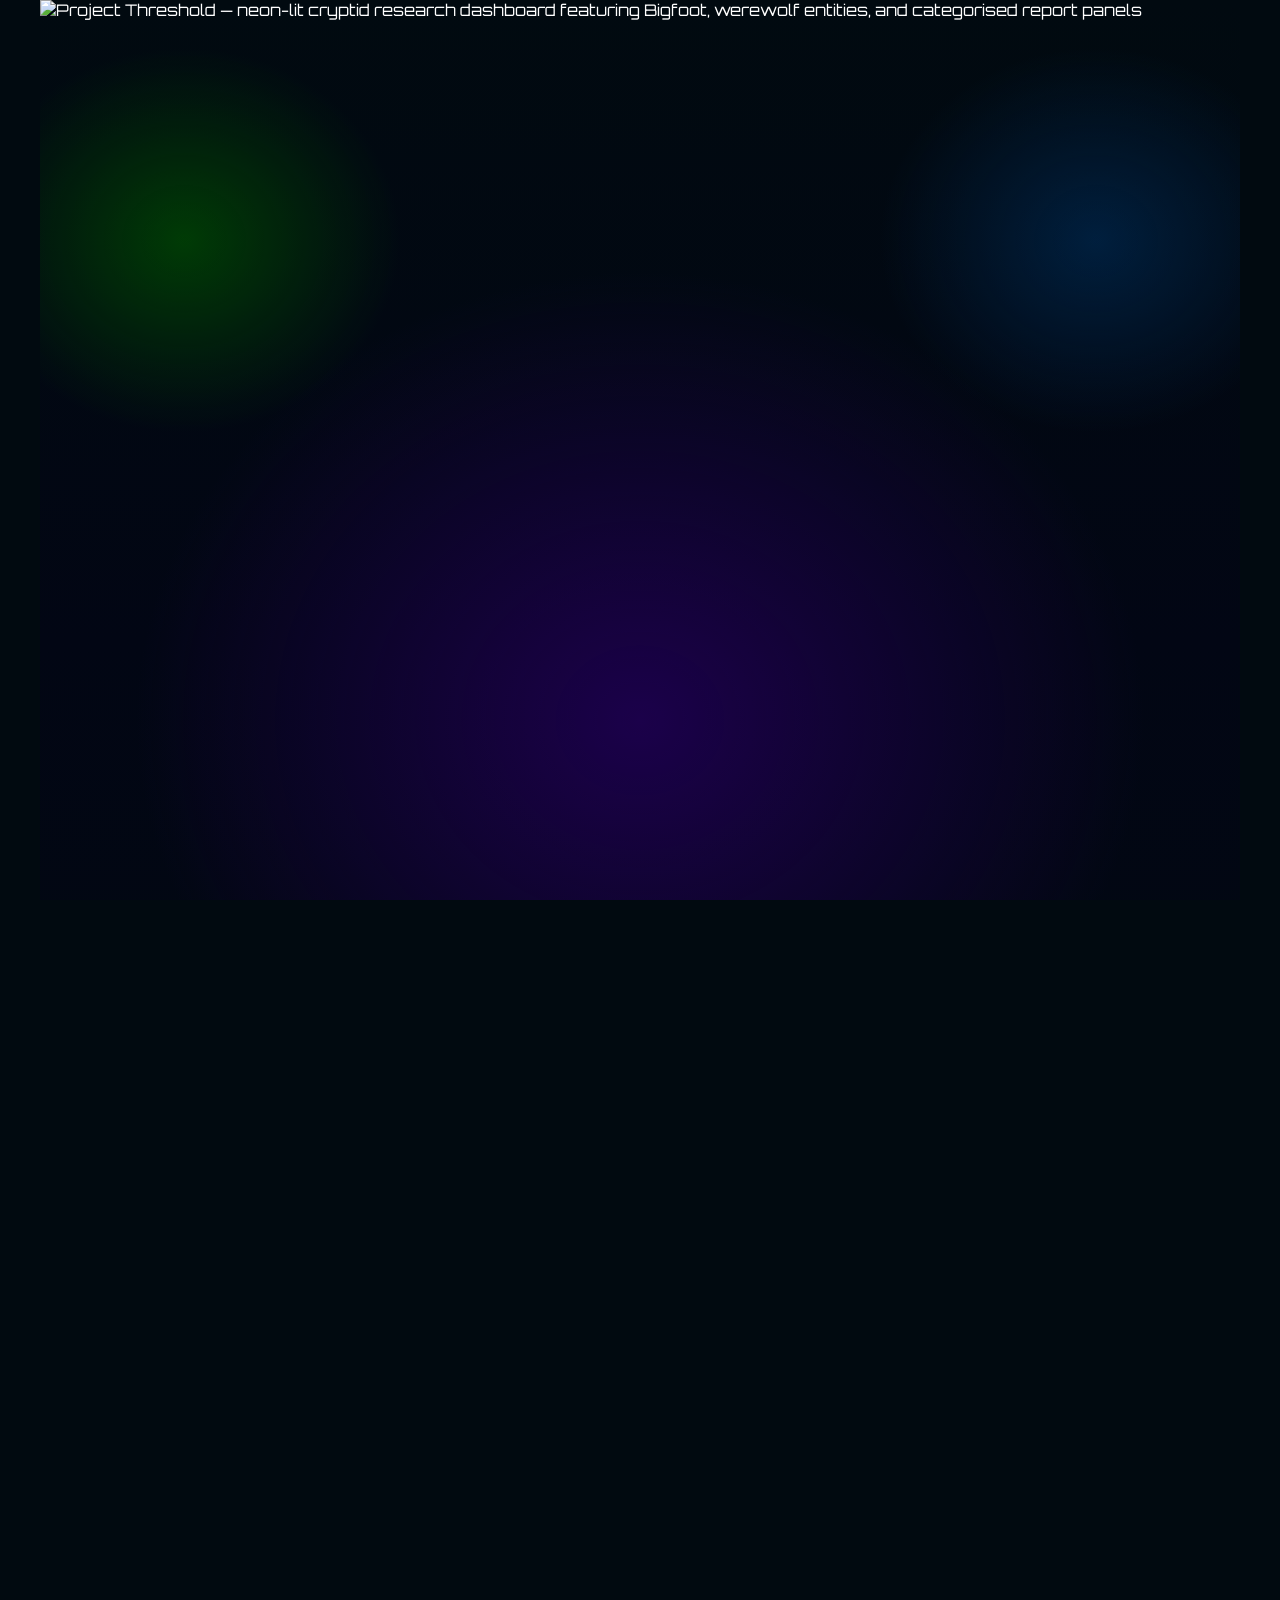
==== public/index.html @ dd9265c0 "Add homepage with neon hotspot overlays mapped to background image - public/index.html: full-bleed h" ====
<!DOCTYPE html>
<html lang="en">
<head>
  <meta charset="UTF-8" />
  <meta name="viewport" content="width=device-width, initial-scale=1.0" />
  <title>Project Threshold — Gathering the Evidence</title>

  <!-- Google Fonts -->
  <link rel="preconnect" href="https://fonts.googleapis.com" />
  <link rel="preconnect" href="https://fonts.gstatic.com" crossorigin />
  <link href="https://fonts.googleapis.com/css2?family=Orbitron:wght@400;700;900&family=Share+Tech+Mono&display=swap" rel="stylesheet" />

  <link rel="stylesheet" href="css/homepage.css" />
</head>
<body>

<!-- ════════════════════════════════════════════════════════
     HERO — full background image with hotspot overlay layer
     ════════════════════════════════════════════════════════ -->
<main class="hero" role="main" aria-label="Project Threshold Homepage">

  <img
    class="hero__bg"
    src="images/homepage-bg.jpg"
    alt="Project Threshold — neon-lit cryptid research dashboard featuring Bigfoot, werewolf entities, and categorised report panels"
  />

  <!-- ══════════════════════════════════════════════════════
       HOTSPOT LAYER
       All positions are expressed as % of the hero container.
       Coordinates were measured against the source image
       (951 × 1269 px).

       Layout map (col × row):
         col-L  = left panel  ~0–22 %
         col-C  = centre      ~22–78 %
         col-R  = right panel ~78–100 %
         row-T  = top         ~0–10 %
         row-1  = login/title ~10–22 %
         row-2  = report CTA  ~22–37 %
         row-3  = mid panels  ~37–68 %
         row-4  = lower-mid   ~68–80 %
         row-5  = bottom      ~80–100 %
       ══════════════════════════════════════════════════════ -->
  <div class="hotspot-layer" aria-label="Interactive hotspots">

    <!-- ── LOGIN panel (top-left) ───────────────────────── -->
    <a href="#login"
       class="hotspot hotspot--green"
       style="left:1%; top:1%; width:21%; height:20%;"
       data-modal="login"
       data-tip="Login to your account"
       aria-label="Login">
      <span class="hotspot__label">Login</span>
    </a>

    <!-- ── SETTINGS panel (top-right) ──────────────────── -->
    <a href="#settings"
       class="hotspot hotspot--cyan"
       style="left:78%; top:1%; width:21%; height:20%;"
       data-modal="settings"
       data-tip="Settings — Preferences, Notifications, Display, Security, Account"
       aria-label="Settings">
      <span class="hotspot__label">Settings</span>
    </a>

    <!-- ── PROJECT THRESHOLD title / hero centre (top-centre) -->
    <div class="hotspot hotspot--cyan"
         style="left:22%; top:1%; width:56%; height:10%;"
         aria-label="Project Threshold — Gathering the Evidence"
         role="img">
    </div>

    <!-- ── REPORT AN EXPERIENCE — primary CTA (centre) ─── -->
    <a href="#report"
       class="hotspot hotspot--yellow hotspot--pulse"
       style="left:22%; top:24%; width:56%; height:10%;"
       data-modal="report-experience"
       data-tip="Submit your encounter or experience"
       aria-label="Report an Experience">
      <span class="hotspot__label">Report an Experience »</span>
    </a>

    <!-- ── OVERLAPPING REPORTS (left-mid) ───────────────── -->
    <a href="#overlapping"
       class="hotspot hotspot--green"
       style="left:1%; top:22%; width:21%; height:26%;"
       data-modal="overlapping-reports"
       data-tip="View overlapping / cross-referenced reports"
       aria-label="Overlapping Reports — Open Reports">
      <span class="hotspot__label">Open Reports »</span>
    </a>

    <!-- ── ENCOUNTER REPORTS (right-mid) ────────────────── -->
    <a href="#encounters"
       class="hotspot hotspot--magenta"
       style="left:78%; top:22%; width:21%; height:26%;"
       data-modal="encounter-reports"
       data-tip="Browse first-hand encounter reports"
       aria-label="Encounter Reports — Open Reports">
      <span class="hotspot__label">Open Reports »</span>
    </a>

    <!-- ── FEAR & INTIMIDATION REPORTS (left-lower) ─────── -->
    <a href="#fear"
       class="hotspot hotspot--cyan"
       style="left:1%; top:50%; width:21%; height:22%;"
       data-modal="fear-intimidation"
       data-tip="Fear and Intimidation encounter reports"
       aria-label="Fear and Intimidation Reports — Open Reports">
      <span class="hotspot__label">Open Reports »</span>
    </a>

    <!-- ── LESSONS / INTEGRATED REPORTS (right-lower) ───── -->
    <a href="#lessons"
       class="hotspot hotspot--orange"
       style="left:78%; top:50%; width:21%; height:22%;"
       data-modal="lessons-integrated"
       data-tip="Lessons and integrated research reports"
       aria-label="Lessons, Integrated Reports — Open Reports">
      <span class="hotspot__label">Open Reports »</span>
    </a>

    <!-- ── EXPLORE THE THEORY — CTA (centre-low) ────────── -->
    <a href="#theory"
       class="hotspot hotspot--cyan hotspot--pulse"
       style="left:22%; top:73%; width:56%; height:8%;"
       data-modal="explore-theory"
       data-tip="Discover the speculative hypothesis"
       aria-label="Explore the Theory — Discover the Hypothesis">
      <span class="hotspot__label">Explore the Theory »</span>
    </a>

    <!-- ── EVIDENCE & ENCOUNTERS (bottom-left) ───────────── -->
    <a href="#evidence"
       class="hotspot hotspot--green"
       style="left:1%; top:74%; width:21%; height:24%;"
       data-modal="evidence-encounters"
       data-tip="Evidence, photos, audio, and encounter logs"
       aria-label="Evidence and Encounters — Open Reports">
      <span class="hotspot__label">Open Reports »</span>
    </a>

    <!-- ── MEDIA / SENSOR ICONS (bottom-left inner strip) ── -->
    <div class="hotspot hotspot--green"
         style="left:16%; top:77%; width:6%; height:18%;"
         aria-hidden="true">
    </div>

    <!-- ── NEUTRALIZING FEAR TECHNIQUES (bottom-centre) ─── -->
    <a href="#neutralizing"
       class="hotspot hotspot--magenta hotspot--pulse"
       style="left:22%; top:81%; width:34%; height:17%;"
       data-modal="neutralizing-fear"
       data-tip="Techniques for neutralising entity-induced fear"
       aria-label="Neutralizing Fear Techniques — Open Reports">
      <span class="hotspot__label">Open Reports »</span>
    </a>

    <!-- ── COMMUNITY FORUM (bottom-right) ───────────────── -->
    <a href="#community"
       class="hotspot hotspot--cyan"
       style="left:57%; top:81%; width:42%; height:17%;"
       data-modal="community-forum"
       data-tip="Join the research community forum"
       aria-label="Community Forum — Open Reports">
      <span class="hotspot__label">Open Reports »</span>
    </a>

  </div><!-- /.hotspot-layer -->

</main>

<!-- ════════════════════════════════════════════════════════
     MODAL — shared, populated by JS
     ════════════════════════════════════════════════════════ -->
<div id="modal-backdrop" class="modal-backdrop" role="dialog" aria-modal="true" aria-labelledby="modal-title">
  <div class="modal">
    <h2 id="modal-title"></h2>
    <p  id="modal-body"></p>
    <button id="modal-close" class="modal__close">Close ✕</button>
  </div>
</div>

<script src="js/homepage.js"></script>
</body>
</html>
---- public/css/homepage.css ----
/* ============================================================
   Project Threshold — Homepage Styles
   ============================================================ */

*, *::before, *::after { box-sizing: border-box; margin: 0; padding: 0; }

:root {
  --neon-cyan:    #00f0ff;
  --neon-green:   #39ff14;
  --neon-yellow:  #ffe600;
  --neon-magenta: #ff00c8;
  --neon-orange:  #ff6a00;
  --dark-bg:      #010a10;
  --overlay-bg:   rgba(0, 0, 0, 0.55);
  --glow-sm: 0 0 6px currentColor, 0 0 12px currentColor;
  --glow-md: 0 0 8px currentColor, 0 0 20px currentColor, 0 0 40px currentColor;
}

html, body {
  width: 100%;
  height: 100%;
  background: var(--dark-bg);
  font-family: 'Orbitron', 'Share Tech Mono', monospace;
  color: #fff;
  overflow-x: hidden;
}

/* ── Hero wrapper ─────────────────────────────────────────── */
.hero {
  position: relative;
  width: 100%;
  /* Maintain the original image's ~3:4 portrait ratio */
  aspect-ratio: 951 / 1269;
  max-width: 1200px;
  margin: 0 auto;
  user-select: none;
}

.hero__bg {
  position: absolute;
  inset: 0;
  width: 100%;
  height: 100%;
  object-fit: cover;
  object-position: center top;
  display: block;
}

/* Fallback gradient shown while / if image fails to load */
.hero {
  background:
    radial-gradient(ellipse 60% 40% at 50% 45%, rgba(30,0,80,.9) 0%, transparent 70%),
    radial-gradient(ellipse 30% 20% at 12% 15%, rgba(0,80,0,.7) 0%, transparent 60%),
    radial-gradient(ellipse 30% 20% at 88% 15%, rgba(0,40,80,.7) 0%, transparent 60%),
    radial-gradient(ellipse 40% 30% at 50% 80%, rgba(80,0,60,.6) 0%, transparent 60%),
    linear-gradient(180deg, #010a10 0%, #020614 40%, #010a10 100%);
}

/* ── Hotspot grid ─────────────────────────────────────────── */
.hotspot-layer {
  position: absolute;
  inset: 0;
  width: 100%;
  height: 100%;
}

/* Each hotspot is positioned as % of the hero container */
.hotspot {
  position: absolute;
  cursor: pointer;
  border-radius: 6px;
  border: 2px solid transparent;
  transition: border-color 0.25s, box-shadow 0.25s, background 0.25s;
  display: flex;
  align-items: flex-end;
  padding: 4px 8px;
  text-decoration: none;
}

.hotspot:hover,
.hotspot:focus-visible {
  background: rgba(0,240,255,0.08);
  outline: none;
}

/* colour variants */
.hotspot--cyan   { color: var(--neon-cyan); }
.hotspot--green  { color: var(--neon-green); }
.hotspot--yellow { color: var(--neon-yellow); }
.hotspot--magenta{ color: var(--neon-magenta); }
.hotspot--orange { color: var(--neon-orange); }

.hotspot--cyan:hover,   .hotspot--cyan:focus-visible   { border-color: var(--neon-cyan);    box-shadow: 0 0 14px var(--neon-cyan),    inset 0 0 10px rgba(0,240,255,.1); }
.hotspot--green:hover,  .hotspot--green:focus-visible  { border-color: var(--neon-green);   box-shadow: 0 0 14px var(--neon-green),   inset 0 0 10px rgba(57,255,20,.1); }
.hotspot--yellow:hover, .hotspot--yellow:focus-visible { border-color: var(--neon-yellow);  box-shadow: 0 0 14px var(--neon-yellow),  inset 0 0 10px rgba(255,230,0,.1); }
.hotspot--magenta:hover,.hotspot--magenta:focus-visible{ border-color: var(--neon-magenta); box-shadow: 0 0 14px var(--neon-magenta), inset 0 0 10px rgba(255,0,200,.1); }
.hotspot--orange:hover, .hotspot--orange:focus-visible { border-color: var(--neon-orange);  box-shadow: 0 0 14px var(--neon-orange),  inset 0 0 10px rgba(255,106,0,.1); }

/* Pulse ring on primary CTA buttons */
.hotspot--pulse::after {
  content: '';
  position: absolute;
  inset: -4px;
  border-radius: 8px;
  border: 2px solid currentColor;
  opacity: 0;
  animation: pulse-ring 2.4s ease-out infinite;
}
@keyframes pulse-ring {
  0%   { transform: scale(1);    opacity: .6; }
  80%  { transform: scale(1.06); opacity: 0; }
  100% { opacity: 0; }
}

/* Label hidden by default, visible on hover */
.hotspot__label {
  font-size: clamp(7px, 1vw, 11px);
  font-weight: 700;
  letter-spacing: .08em;
  text-transform: uppercase;
  opacity: 0;
  transition: opacity 0.2s;
  pointer-events: none;
  white-space: nowrap;
  text-shadow: var(--glow-sm);
}

.hotspot:hover .hotspot__label,
.hotspot:focus-visible .hotspot__label {
  opacity: 1;
}

/* ── Tooltip ──────────────────────────────────────────────── */
.tooltip {
  position: fixed;
  padding: 6px 12px;
  background: rgba(0,5,15,0.92);
  border: 1px solid var(--neon-cyan);
  border-radius: 4px;
  color: var(--neon-cyan);
  font-size: 11px;
  letter-spacing: .06em;
  pointer-events: none;
  opacity: 0;
  transform: translateY(4px);
  transition: opacity .18s, transform .18s;
  z-index: 999;
  box-shadow: 0 0 12px rgba(0,240,255,.4);
  white-space: nowrap;
}
.tooltip.visible {
  opacity: 1;
  transform: translateY(0);
}

/* ── Modal ────────────────────────────────────────────────── */
.modal-backdrop {
  position: fixed;
  inset: 0;
  background: rgba(0,0,0,.8);
  display: flex;
  align-items: center;
  justify-content: center;
  z-index: 1000;
  opacity: 0;
  pointer-events: none;
  transition: opacity .25s;
}
.modal-backdrop.open {
  opacity: 1;
  pointer-events: all;
}

.modal {
  background: #020d18;
  border: 1px solid var(--neon-cyan);
  border-radius: 8px;
  box-shadow: 0 0 40px rgba(0,240,255,.35);
  padding: 32px 36px;
  max-width: 480px;
  width: 90%;
  transform: translateY(12px);
  transition: transform .25s;
}
.modal-backdrop.open .modal { transform: translateY(0); }

.modal h2 {
  color: var(--neon-cyan);
  text-shadow: var(--glow-sm);
  margin-bottom: 8px;
  font-size: 1.1rem;
  letter-spacing: .12em;
  text-transform: uppercase;
}
.modal p {
  color: #aac8d8;
  font-size: .85rem;
  line-height: 1.6;
  margin-bottom: 20px;
}
.modal__close {
  background: transparent;
  border: 1px solid var(--neon-cyan);
  color: var(--neon-cyan);
  padding: 7px 18px;
  border-radius: 4px;
  cursor: pointer;
  font-family: inherit;
  font-size: .8rem;
  letter-spacing: .1em;
  transition: background .2s, box-shadow .2s;
}
.modal__close:hover {
  background: rgba(0,240,255,.12);
  box-shadow: 0 0 12px var(--neon-cyan);
}

/* ── Responsive tweaks ────────────────────────────────────── */
@media (max-width: 600px) {
  .hotspot { border-width: 1px; }
}
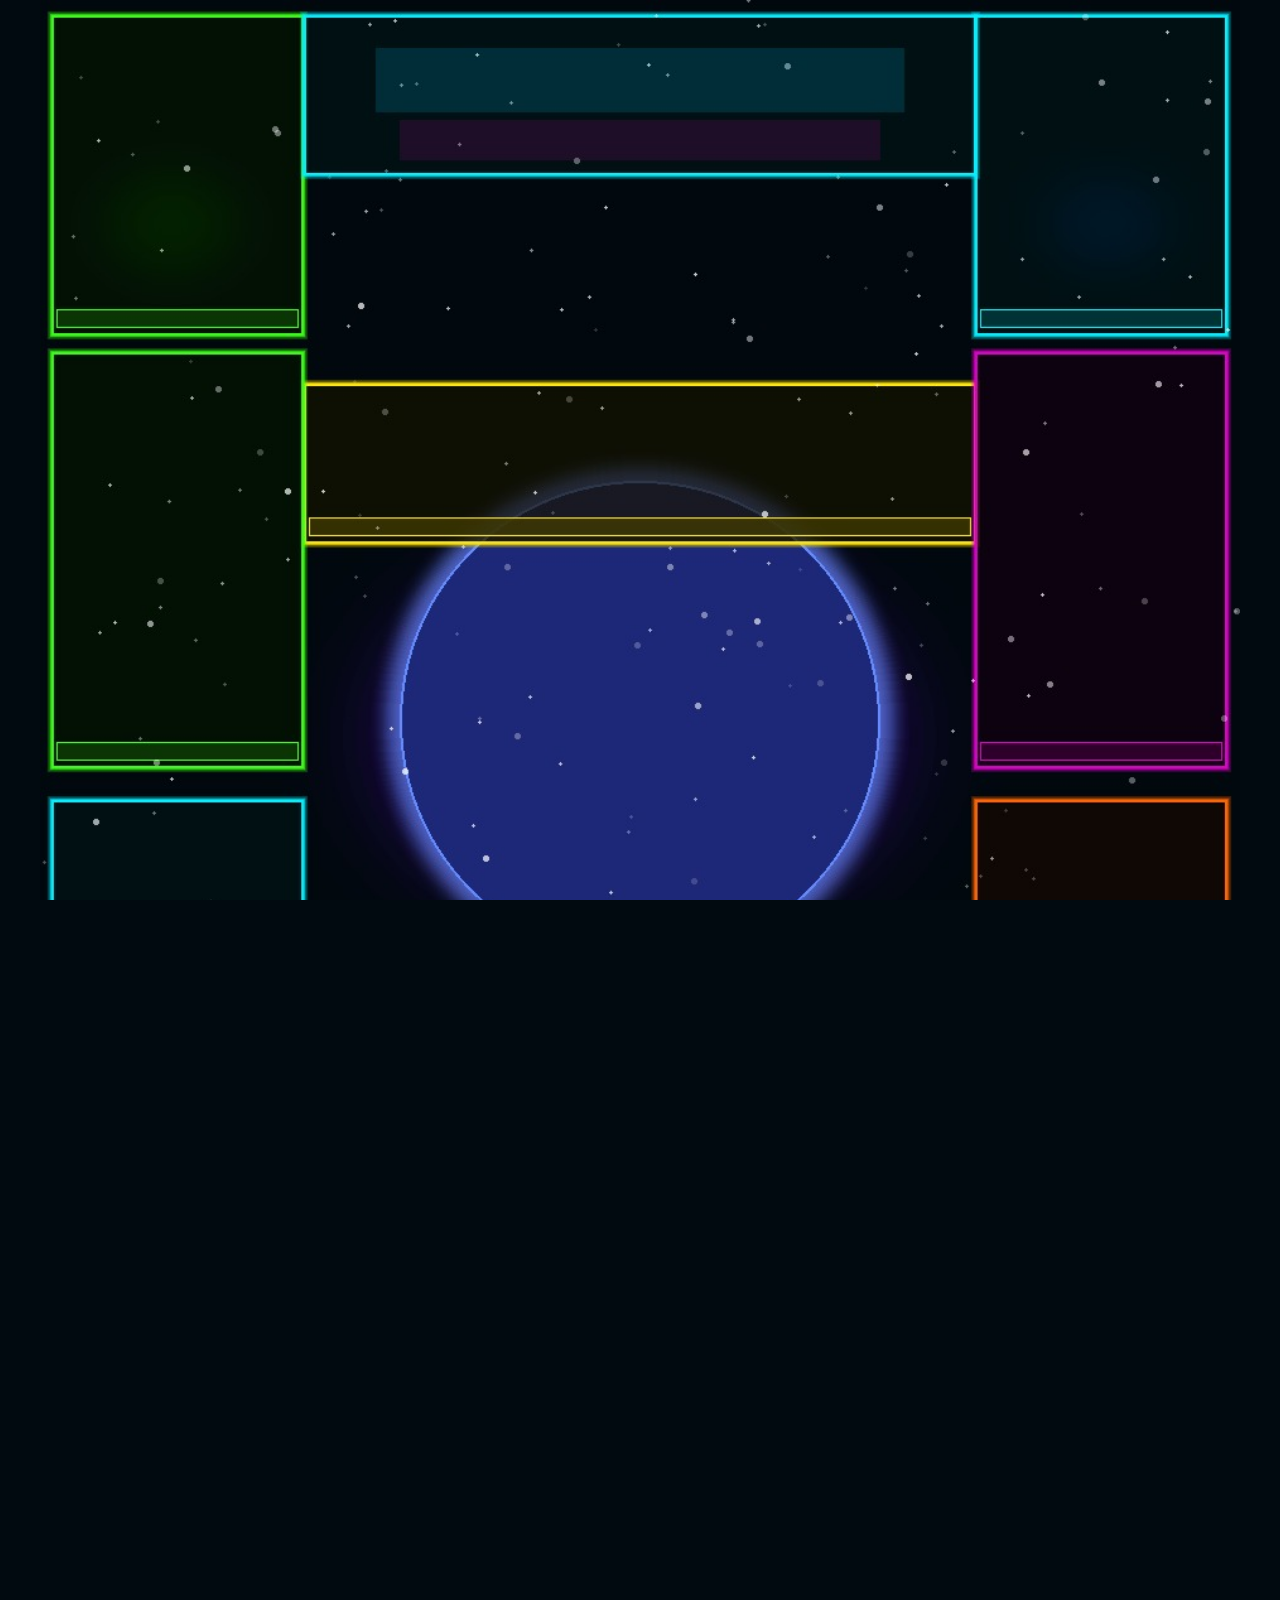
==== commit 3a7a119f: "Recalibrate hotspots to real artwork and add 11 section pages - index.html: hotspot positions recali" ====
--- a/public/index.html
+++ b/public/index.html
@@ -4,184 +4,145 @@
   <meta charset="UTF-8" />
   <meta name="viewport" content="width=device-width, initial-scale=1.0" />
   <title>Project Threshold — Gathering the Evidence</title>
-
-  <!-- Google Fonts -->
   <link rel="preconnect" href="https://fonts.googleapis.com" />
   <link rel="preconnect" href="https://fonts.gstatic.com" crossorigin />
   <link href="https://fonts.googleapis.com/css2?family=Orbitron:wght@400;700;900&family=Share+Tech+Mono&display=swap" rel="stylesheet" />
-
   <link rel="stylesheet" href="css/homepage.css" />
 </head>
 <body>
 
-<!-- ════════════════════════════════════════════════════════
-     HERO — full background image with hotspot overlay layer
-     ════════════════════════════════════════════════════════ -->
 <main class="hero" role="main" aria-label="Project Threshold Homepage">
 
   <img
     class="hero__bg"
     src="images/homepage-bg.jpg"
-    alt="Project Threshold — neon-lit cryptid research dashboard featuring Bigfoot, werewolf entities, and categorised report panels"
+    alt="Project Threshold — neon-lit cryptid research dashboard"
   />
 
   <!-- ══════════════════════════════════════════════════════
-       HOTSPOT LAYER
-       All positions are expressed as % of the hero container.
-       Coordinates were measured against the source image
-       (951 × 1269 px).
+       HOTSPOT LAYER — positions calibrated to 951×1269 artwork
+       All values are % of the hero container.
+       ══════════════════════════════════════════════════════ -->
+  <div class="hotspot-layer" aria-label="Interactive navigation hotspots">
 
-       Layout map (col × row):
-         col-L  = left panel  ~0–22 %
-         col-C  = centre      ~22–78 %
-         col-R  = right panel ~78–100 %
-         row-T  = top         ~0–10 %
-         row-1  = login/title ~10–22 %
-         row-2  = report CTA  ~22–37 %
-         row-3  = mid panels  ~37–68 %
-         row-4  = lower-mid   ~68–80 %
-         row-5  = bottom      ~80–100 %
-       ══════════════════════════════════════════════════════ -->
-  <div class="hotspot-layer" aria-label="Interactive hotspots">
-
-    <!-- ── LOGIN panel (top-left) ───────────────────────── -->
-    <a href="#login"
+    <!-- LOGIN panel — top-left, green border -->
+    <a href="pages/login.html"
        class="hotspot hotspot--green"
-       style="left:1%; top:1%; width:21%; height:20%;"
-       data-modal="login"
+       style="left:0.5%; top:1.2%; width:20.5%; height:17.5%;"
        data-tip="Login to your account"
        aria-label="Login">
-      <span class="hotspot__label">Login</span>
+      <span class="hotspot__label">Login »</span>
     </a>
 
-    <!-- ── SETTINGS panel (top-right) ──────────────────── -->
-    <a href="#settings"
+    <!-- SETTINGS panel — top-right, cyan border -->
+    <a href="pages/settings.html"
        class="hotspot hotspot--cyan"
-       style="left:78%; top:1%; width:21%; height:20%;"
-       data-modal="settings"
-       data-tip="Settings — Preferences, Notifications, Display, Security, Account"
+       style="left:79%; top:1.2%; width:20.5%; height:17.5%;"
+       data-tip="Settings — Preferences, Notifications, Display, Security"
        aria-label="Settings">
-      <span class="hotspot__label">Settings</span>
+      <span class="hotspot__label">Settings »</span>
     </a>
 
-    <!-- ── PROJECT THRESHOLD title / hero centre (top-centre) -->
-    <div class="hotspot hotspot--cyan"
-         style="left:22%; top:1%; width:56%; height:10%;"
-         aria-label="Project Threshold — Gathering the Evidence"
-         role="img">
-    </div>
-
-    <!-- ── REPORT AN EXPERIENCE — primary CTA (centre) ─── -->
-    <a href="#report"
+    <!-- REPORT AN EXPERIENCE — centre CTA, yellow pulse -->
+    <a href="pages/report.html"
        class="hotspot hotspot--yellow hotspot--pulse"
-       style="left:22%; top:24%; width:56%; height:10%;"
-       data-modal="report-experience"
+       style="left:21.6%; top:20%; width:56.8%; height:10%;"
        data-tip="Submit your encounter or experience"
        aria-label="Report an Experience">
       <span class="hotspot__label">Report an Experience »</span>
     </a>
 
-    <!-- ── OVERLAPPING REPORTS (left-mid) ───────────────── -->
-    <a href="#overlapping"
+    <!-- OVERLAPPING REPORTS — left-mid, green -->
+    <a href="pages/overlapping-reports.html"
        class="hotspot hotspot--green"
-       style="left:1%; top:22%; width:21%; height:26%;"
-       data-modal="overlapping-reports"
-       data-tip="View overlapping / cross-referenced reports"
-       aria-label="Overlapping Reports — Open Reports">
+       style="left:0.5%; top:19.5%; width:20.5%; height:21.5%;"
+       data-tip="Cross-referenced encounter data"
+       aria-label="Overlapping Reports">
       <span class="hotspot__label">Open Reports »</span>
     </a>
 
-    <!-- ── ENCOUNTER REPORTS (right-mid) ────────────────── -->
-    <a href="#encounters"
+    <!-- ENCOUNTER REPORTS — right-mid, magenta -->
+    <a href="pages/encounter-reports.html"
        class="hotspot hotspot--magenta"
-       style="left:78%; top:22%; width:21%; height:26%;"
-       data-modal="encounter-reports"
-       data-tip="Browse first-hand encounter reports"
-       aria-label="Encounter Reports — Open Reports">
+       style="left:79%; top:19.5%; width:20.5%; height:21.5%;"
+       data-tip="First-hand encounter accounts"
+       aria-label="Encounter Reports">
       <span class="hotspot__label">Open Reports »</span>
     </a>
 
-    <!-- ── FEAR & INTIMIDATION REPORTS (left-lower) ─────── -->
-    <a href="#fear"
+    <!-- FEAR & INTIMIDATION REPORTS — left-lower, cyan -->
+    <a href="pages/fear-intimidation.html"
        class="hotspot hotspot--cyan"
-       style="left:1%; top:50%; width:21%; height:22%;"
-       data-modal="fear-intimidation"
-       data-tip="Fear and Intimidation encounter reports"
-       aria-label="Fear and Intimidation Reports — Open Reports">
+       style="left:0.5%; top:41.5%; width:20.5%; height:22.5%;"
+       data-tip="Fear and psychological impact reports"
+       aria-label="Fear and Intimidation Reports">
       <span class="hotspot__label">Open Reports »</span>
     </a>
 
-    <!-- ── LESSONS / INTEGRATED REPORTS (right-lower) ───── -->
-    <a href="#lessons"
+    <!-- LESSONS / INTEGRATED REPORTS — right-lower, orange -->
+    <a href="pages/lessons.html"
        class="hotspot hotspot--orange"
-       style="left:78%; top:50%; width:21%; height:22%;"
-       data-modal="lessons-integrated"
-       data-tip="Lessons and integrated research reports"
-       aria-label="Lessons, Integrated Reports — Open Reports">
+       style="left:79%; top:41.5%; width:20.5%; height:22.5%;"
+       data-tip="Integrated research and lessons learned"
+       aria-label="Lessons — Integrated Reports">
       <span class="hotspot__label">Open Reports »</span>
     </a>
 
-    <!-- ── EXPLORE THE THEORY — CTA (centre-low) ────────── -->
-    <a href="#theory"
+    <!-- EXPLORE THE THEORY — centre CTA, cyan pulse -->
+    <a href="pages/explore-theory.html"
        class="hotspot hotspot--cyan hotspot--pulse"
-       style="left:22%; top:73%; width:56%; height:8%;"
-       data-modal="explore-theory"
+       style="left:21.6%; top:69%; width:56.8%; height:7.5%;"
        data-tip="Discover the speculative hypothesis"
-       aria-label="Explore the Theory — Discover the Hypothesis">
+       aria-label="Explore the Theory">
       <span class="hotspot__label">Explore the Theory »</span>
     </a>
 
-    <!-- ── EVIDENCE & ENCOUNTERS (bottom-left) ───────────── -->
-    <a href="#evidence"
+    <!-- EVIDENCE & ENCOUNTERS — bottom-left, green -->
+    <a href="pages/evidence.html"
        class="hotspot hotspot--green"
-       style="left:1%; top:74%; width:21%; height:24%;"
-       data-modal="evidence-encounters"
-       data-tip="Evidence, photos, audio, and encounter logs"
-       aria-label="Evidence and Encounters — Open Reports">
+       style="left:0.5%; top:64.5%; width:20.5%; height:25%;"
+       data-tip="Physical and photographic evidence catalogue"
+       aria-label="Evidence and Encounters">
       <span class="hotspot__label">Open Reports »</span>
     </a>
 
-    <!-- ── MEDIA / SENSOR ICONS (bottom-left inner strip) ── -->
-    <div class="hotspot hotspot--green"
-         style="left:16%; top:77%; width:6%; height:18%;"
-         aria-hidden="true">
-    </div>
-
-    <!-- ── NEUTRALIZING FEAR TECHNIQUES (bottom-centre) ─── -->
-    <a href="#neutralizing"
+    <!-- NEUTRALIZING FEAR TECHNIQUES — bottom-centre, magenta pulse -->
+    <a href="pages/neutralizing-fear.html"
        class="hotspot hotspot--magenta hotspot--pulse"
-       style="left:22%; top:81%; width:34%; height:17%;"
-       data-modal="neutralizing-fear"
-       data-tip="Techniques for neutralising entity-induced fear"
-       aria-label="Neutralizing Fear Techniques — Open Reports">
+       style="left:21.6%; top:77%; width:36%; height:17.5%;"
+       data-tip="Techniques for countering entity-induced fear"
+       aria-label="Neutralizing Fear Techniques">
       <span class="hotspot__label">Open Reports »</span>
     </a>
 
-    <!-- ── COMMUNITY FORUM (bottom-right) ───────────────── -->
-    <a href="#community"
+    <!-- COMMUNITY FORUM — bottom-right, cyan -->
+    <a href="pages/community.html"
        class="hotspot hotspot--cyan"
-       style="left:57%; top:81%; width:42%; height:17%;"
-       data-modal="community-forum"
+       style="left:58.5%; top:77%; width:41%; height:17.5%;"
        data-tip="Join the research community forum"
-       aria-label="Community Forum — Open Reports">
-      <span class="hotspot__label">Open Reports »</span>
+       aria-label="Community Forum">
+      <span class="hotspot__label">Open Forum »</span>
     </a>
 
-  </div><!-- /.hotspot-layer -->
+  </div>
 
 </main>
 
-<!-- ════════════════════════════════════════════════════════
-     MODAL — shared, populated by JS
-     ════════════════════════════════════════════════════════ -->
-<div id="modal-backdrop" class="modal-backdrop" role="dialog" aria-modal="true" aria-labelledby="modal-title">
-  <div class="modal">
-    <h2 id="modal-title"></h2>
-    <p  id="modal-body"></p>
-    <button id="modal-close" class="modal__close">Close ✕</button>
-  </div>
-</div>
+<!-- Floating tooltip -->
+<div id="tip" class="tooltip" role="tooltip" aria-hidden="true"></div>
 
-<script src="js/homepage.js"></script>
+<script>
+const tip = document.getElementById('tip');
+document.querySelectorAll('.hotspot[data-tip]').forEach(h => {
+  h.addEventListener('mouseenter', e => { tip.textContent = h.dataset.tip; tip.classList.add('visible'); move(e); });
+  h.addEventListener('mousemove', move);
+  h.addEventListener('mouseleave', () => tip.classList.remove('visible'));
+});
+function move(e) {
+  const x = e.clientX + 14, y = e.clientY + 14, tw = tip.offsetWidth, vw = window.innerWidth;
+  tip.style.left = (x + tw > vw ? x - tw - 28 : x) + 'px';
+  tip.style.top = y + 'px';
+}
+</script>
 </body>
 </html>
--- a/public/css/homepage.css
+++ b/public/css/homepage.css
@@ -11,9 +11,7 @@
   --neon-magenta: #ff00c8;
   --neon-orange:  #ff6a00;
   --dark-bg:      #010a10;
-  --overlay-bg:   rgba(0, 0, 0, 0.55);
   --glow-sm: 0 0 6px currentColor, 0 0 12px currentColor;
-  --glow-md: 0 0 8px currentColor, 0 0 20px currentColor, 0 0 40px currentColor;
 }
 
 html, body {
@@ -29,11 +27,17 @@
 .hero {
   position: relative;
   width: 100%;
-  /* Maintain the original image's ~3:4 portrait ratio */
   aspect-ratio: 951 / 1269;
   max-width: 1200px;
   margin: 0 auto;
   user-select: none;
+  /* fallback gradient while image loads */
+  background:
+    radial-gradient(ellipse 60% 40% at 50% 45%, rgba(30,0,80,.9) 0%, transparent 70%),
+    radial-gradient(ellipse 30% 20% at 12% 15%, rgba(0,80,0,.7)  0%, transparent 60%),
+    radial-gradient(ellipse 30% 20% at 88% 15%, rgba(0,40,80,.7) 0%, transparent 60%),
+    radial-gradient(ellipse 40% 30% at 50% 80%, rgba(80,0,60,.6) 0%, transparent 60%),
+    linear-gradient(180deg, #010a10 0%, #020614 40%, #010a10 100%);
 }
 
 .hero__bg {
@@ -46,17 +50,7 @@
   display: block;
 }
 
-/* Fallback gradient shown while / if image fails to load */
-.hero {
-  background:
-    radial-gradient(ellipse 60% 40% at 50% 45%, rgba(30,0,80,.9) 0%, transparent 70%),
-    radial-gradient(ellipse 30% 20% at 12% 15%, rgba(0,80,0,.7) 0%, transparent 60%),
-    radial-gradient(ellipse 30% 20% at 88% 15%, rgba(0,40,80,.7) 0%, transparent 60%),
-    radial-gradient(ellipse 40% 30% at 50% 80%, rgba(80,0,60,.6) 0%, transparent 60%),
-    linear-gradient(180deg, #010a10 0%, #020614 40%, #010a10 100%);
-}
-
-/* ── Hotspot grid ─────────────────────────────────────────── */
+/* ── Hotspot layer ────────────────────────────────────────── */
 .hotspot-layer {
   position: absolute;
   inset: 0;
@@ -64,13 +58,12 @@
   height: 100%;
 }
 
-/* Each hotspot is positioned as % of the hero container */
 .hotspot {
   position: absolute;
   cursor: pointer;
   border-radius: 6px;
   border: 2px solid transparent;
-  transition: border-color 0.25s, box-shadow 0.25s, background 0.25s;
+  transition: border-color .25s, box-shadow .25s, background .25s;
   display: flex;
   align-items: flex-end;
   padding: 4px 8px;
@@ -78,25 +71,22 @@
 }
 
 .hotspot:hover,
-.hotspot:focus-visible {
-  background: rgba(0,240,255,0.08);
-  outline: none;
-}
+.hotspot:focus-visible { background: rgba(0,240,255,.06); outline: none; }
 
 /* colour variants */
-.hotspot--cyan   { color: var(--neon-cyan); }
-.hotspot--green  { color: var(--neon-green); }
-.hotspot--yellow { color: var(--neon-yellow); }
-.hotspot--magenta{ color: var(--neon-magenta); }
-.hotspot--orange { color: var(--neon-orange); }
+.hotspot--cyan    { color: var(--neon-cyan); }
+.hotspot--green   { color: var(--neon-green); }
+.hotspot--yellow  { color: var(--neon-yellow); }
+.hotspot--magenta { color: var(--neon-magenta); }
+.hotspot--orange  { color: var(--neon-orange); }
 
-.hotspot--cyan:hover,   .hotspot--cyan:focus-visible   { border-color: var(--neon-cyan);    box-shadow: 0 0 14px var(--neon-cyan),    inset 0 0 10px rgba(0,240,255,.1); }
-.hotspot--green:hover,  .hotspot--green:focus-visible  { border-color: var(--neon-green);   box-shadow: 0 0 14px var(--neon-green),   inset 0 0 10px rgba(57,255,20,.1); }
-.hotspot--yellow:hover, .hotspot--yellow:focus-visible { border-color: var(--neon-yellow);  box-shadow: 0 0 14px var(--neon-yellow),  inset 0 0 10px rgba(255,230,0,.1); }
-.hotspot--magenta:hover,.hotspot--magenta:focus-visible{ border-color: var(--neon-magenta); box-shadow: 0 0 14px var(--neon-magenta), inset 0 0 10px rgba(255,0,200,.1); }
-.hotspot--orange:hover, .hotspot--orange:focus-visible { border-color: var(--neon-orange);  box-shadow: 0 0 14px var(--neon-orange),  inset 0 0 10px rgba(255,106,0,.1); }
+.hotspot--cyan:hover,    .hotspot--cyan:focus-visible    { border-color: var(--neon-cyan);    box-shadow: 0 0 16px var(--neon-cyan),    inset 0 0 12px rgba(0,240,255,.08); }
+.hotspot--green:hover,   .hotspot--green:focus-visible   { border-color: var(--neon-green);   box-shadow: 0 0 16px var(--neon-green),   inset 0 0 12px rgba(57,255,20,.08); }
+.hotspot--yellow:hover,  .hotspot--yellow:focus-visible  { border-color: var(--neon-yellow);  box-shadow: 0 0 16px var(--neon-yellow),  inset 0 0 12px rgba(255,230,0,.08); }
+.hotspot--magenta:hover, .hotspot--magenta:focus-visible { border-color: var(--neon-magenta); box-shadow: 0 0 16px var(--neon-magenta), inset 0 0 12px rgba(255,0,200,.08); }
+.hotspot--orange:hover,  .hotspot--orange:focus-visible  { border-color: var(--neon-orange);  box-shadow: 0 0 16px var(--neon-orange),  inset 0 0 12px rgba(255,106,0,.08); }
 
-/* Pulse ring on primary CTA buttons */
+/* Pulse ring — CTA buttons only */
 .hotspot--pulse::after {
   content: '';
   position: absolute;
@@ -107,34 +97,31 @@
   animation: pulse-ring 2.4s ease-out infinite;
 }
 @keyframes pulse-ring {
-  0%   { transform: scale(1);    opacity: .6; }
-  80%  { transform: scale(1.06); opacity: 0; }
-  100% { opacity: 0; }
+  0%  { transform: scale(1);    opacity: .55; }
+  80% { transform: scale(1.07); opacity: 0; }
+  100%{ opacity: 0; }
 }
 
-/* Label hidden by default, visible on hover */
+/* Label — appears on hover */
 .hotspot__label {
   font-size: clamp(7px, 1vw, 11px);
   font-weight: 700;
   letter-spacing: .08em;
   text-transform: uppercase;
   opacity: 0;
-  transition: opacity 0.2s;
+  transition: opacity .2s;
   pointer-events: none;
   white-space: nowrap;
   text-shadow: var(--glow-sm);
 }
-
 .hotspot:hover .hotspot__label,
-.hotspot:focus-visible .hotspot__label {
-  opacity: 1;
-}
+.hotspot:focus-visible .hotspot__label { opacity: 1; }
 
 /* ── Tooltip ──────────────────────────────────────────────── */
 .tooltip {
   position: fixed;
   padding: 6px 12px;
-  background: rgba(0,5,15,0.92);
+  background: rgba(0,5,15,.93);
   border: 1px solid var(--neon-cyan);
   border-radius: 4px;
   color: var(--neon-cyan);
@@ -148,74 +135,9 @@
   box-shadow: 0 0 12px rgba(0,240,255,.4);
   white-space: nowrap;
 }
-.tooltip.visible {
-  opacity: 1;
-  transform: translateY(0);
-}
+.tooltip.visible { opacity: 1; transform: translateY(0); }
 
-/* ── Modal ────────────────────────────────────────────────── */
-.modal-backdrop {
-  position: fixed;
-  inset: 0;
-  background: rgba(0,0,0,.8);
-  display: flex;
-  align-items: center;
-  justify-content: center;
-  z-index: 1000;
-  opacity: 0;
-  pointer-events: none;
-  transition: opacity .25s;
-}
-.modal-backdrop.open {
-  opacity: 1;
-  pointer-events: all;
-}
-
-.modal {
-  background: #020d18;
-  border: 1px solid var(--neon-cyan);
-  border-radius: 8px;
-  box-shadow: 0 0 40px rgba(0,240,255,.35);
-  padding: 32px 36px;
-  max-width: 480px;
-  width: 90%;
-  transform: translateY(12px);
-  transition: transform .25s;
-}
-.modal-backdrop.open .modal { transform: translateY(0); }
-
-.modal h2 {
-  color: var(--neon-cyan);
-  text-shadow: var(--glow-sm);
-  margin-bottom: 8px;
-  font-size: 1.1rem;
-  letter-spacing: .12em;
-  text-transform: uppercase;
-}
-.modal p {
-  color: #aac8d8;
-  font-size: .85rem;
-  line-height: 1.6;
-  margin-bottom: 20px;
-}
-.modal__close {
-  background: transparent;
-  border: 1px solid var(--neon-cyan);
-  color: var(--neon-cyan);
-  padding: 7px 18px;
-  border-radius: 4px;
-  cursor: pointer;
-  font-family: inherit;
-  font-size: .8rem;
-  letter-spacing: .1em;
-  transition: background .2s, box-shadow .2s;
-}
-.modal__close:hover {
-  background: rgba(0,240,255,.12);
-  box-shadow: 0 0 12px var(--neon-cyan);
-}
-
-/* ── Responsive tweaks ────────────────────────────────────── */
+/* ── Responsive ───────────────────────────────────────────── */
 @media (max-width: 600px) {
   .hotspot { border-width: 1px; }
 }
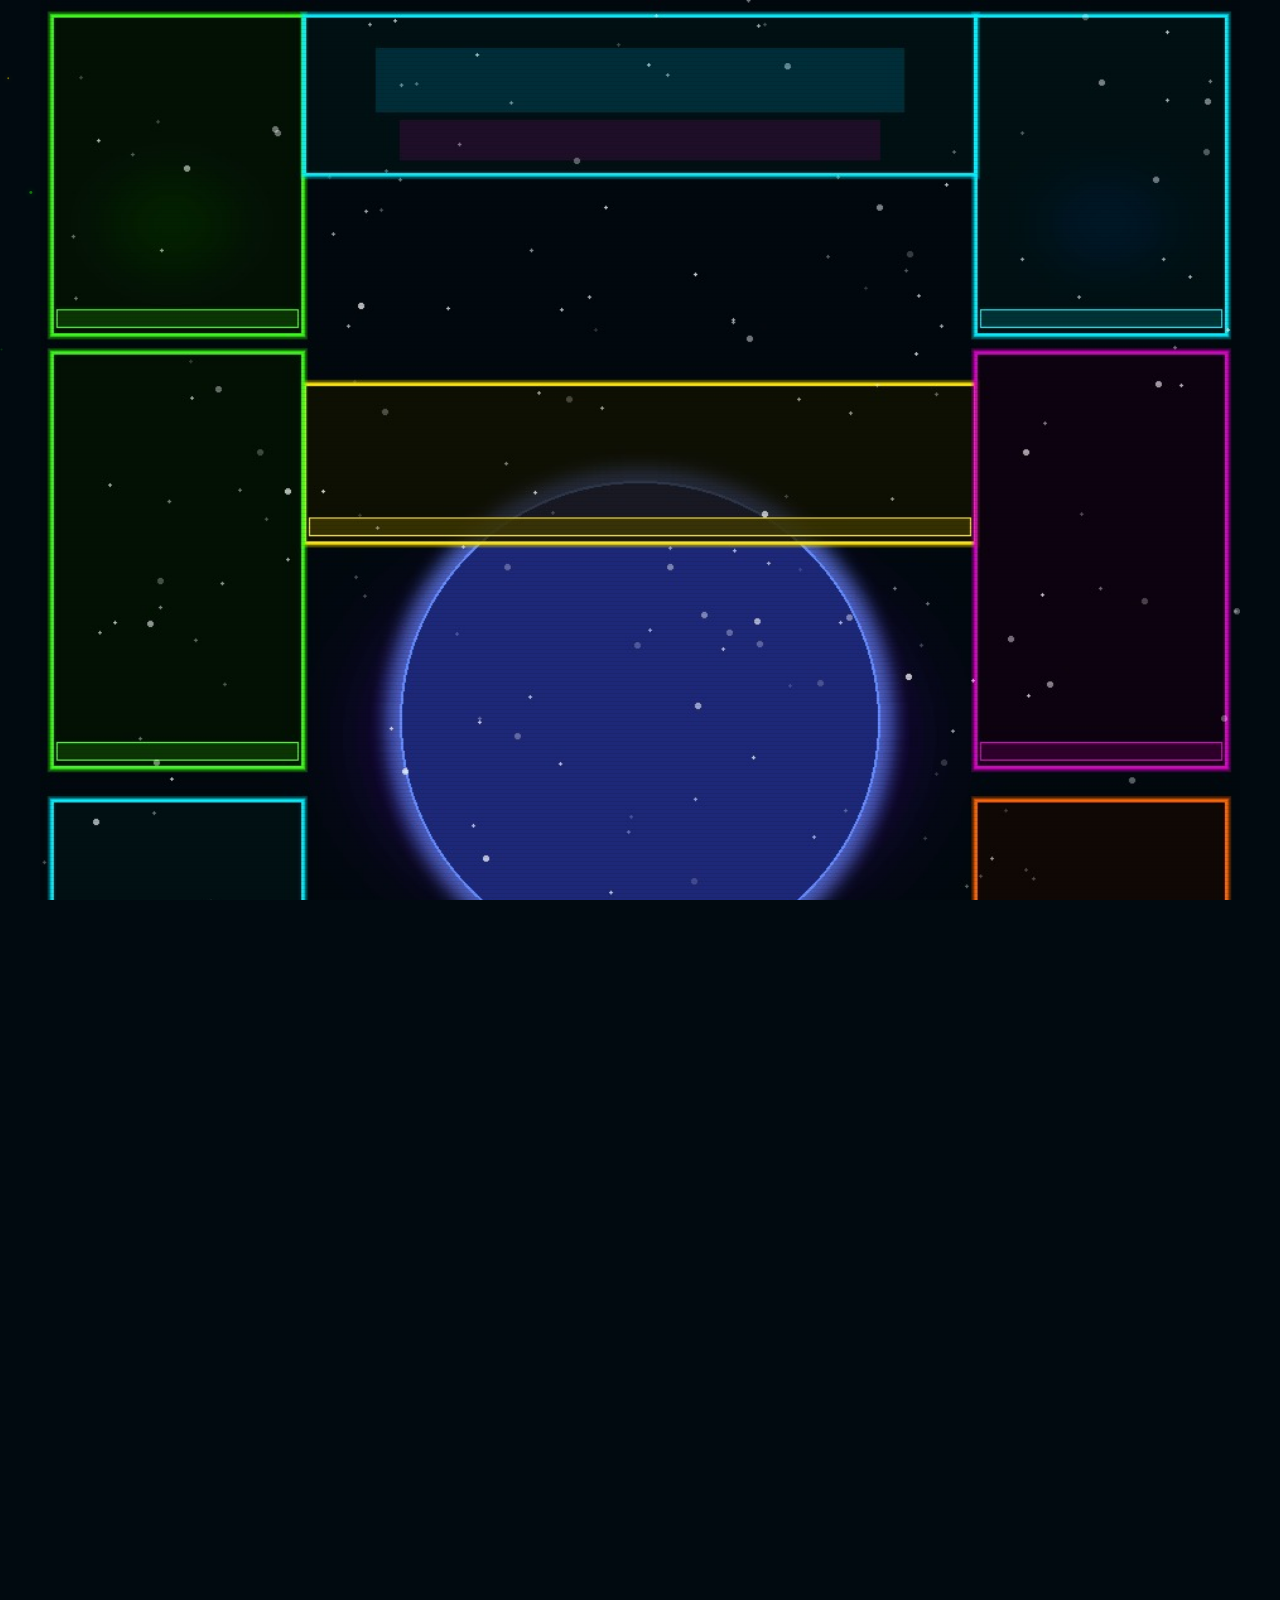
==== commit d4b3b178: "Add visual FX layer: particles, sparkles, animated borders, transitions public/js/fx.js — single FX " ====
--- a/public/index.html
+++ b/public/index.html
@@ -8,6 +8,7 @@
   <link rel="preconnect" href="https://fonts.gstatic.com" crossorigin />
   <link href="https://fonts.googleapis.com/css2?family=Orbitron:wght@400;700;900&family=Share+Tech+Mono&display=swap" rel="stylesheet" />
   <link rel="stylesheet" href="css/homepage.css" />
+  <link rel="stylesheet" href="css/fx.css" />
 </head>
 <body>
 
@@ -144,5 +145,6 @@
   tip.style.top = y + 'px';
 }
 </script>
+  <script src="js/fx.js"></script>
 </body>
 </html>
--- a/public/css/fx.css
+++ b/public/css/fx.css
@@ -0,0 +1,155 @@
+/* ============================================================
+   Project Threshold — FX & Polish Layer
+   Layered on top of homepage.css / section.css
+   ============================================================ */
+
+/* ── Ambient canvas sits behind everything ────────────────── */
+#ambient-canvas { z-index: 0; }
+
+/* Ensure all real content sits above the canvas */
+.hero, .page-wrap { position: relative; z-index: 1; }
+
+/* ── Hotspot: upgraded base ───────────────────────────────── */
+.hotspot {
+  /* SVG border overlay is a child; keep overflow visible */
+  overflow: visible;
+  transition: border-color .22s, box-shadow .22s, background .22s, transform .18s;
+}
+.hotspot:hover { transform: scale(1.012); }
+.hotspot:active { transform: scale(0.995); }
+
+/* Stronger glow on hover ── existing classes get a boost */
+.hotspot--cyan:hover    { box-shadow: 0 0 22px #00f0ff, 0 0 55px rgba(0,240,255,.25), inset 0 0 14px rgba(0,240,255,.1); }
+.hotspot--green:hover   { box-shadow: 0 0 22px #39ff14, 0 0 55px rgba(57,255,20,.25),  inset 0 0 14px rgba(57,255,20,.1); }
+.hotspot--yellow:hover  { box-shadow: 0 0 22px #ffe600, 0 0 55px rgba(255,230,0,.25),  inset 0 0 14px rgba(255,230,0,.1); }
+.hotspot--magenta:hover { box-shadow: 0 0 22px #ff00c8, 0 0 55px rgba(255,0,200,.25),  inset 0 0 14px rgba(255,0,200,.1); }
+.hotspot--orange:hover  { box-shadow: 0 0 22px #ff6a00, 0 0 55px rgba(255,106,0,.25),  inset 0 0 14px rgba(255,106,0,.1); }
+
+/* ── Pulse: double-ring version ───────────────────────────── */
+.hotspot--pulse::before {
+  content: '';
+  position: absolute;
+  inset: -8px;
+  border-radius: 10px;
+  border: 1px solid currentColor;
+  opacity: 0;
+  animation: pulse-ring 2.4s ease-out infinite 1.2s;
+}
+@keyframes pulse-ring {
+  0%  { transform: scale(1);    opacity: .4; }
+  80% { transform: scale(1.09); opacity: 0; }
+  100%{ opacity: 0; }
+}
+
+/* ── Scan-line sheen on hero ──────────────────────────────── */
+.hero::after {
+  content: '';
+  position: absolute;
+  inset: 0;
+  background: repeating-linear-gradient(
+    0deg,
+    transparent 0px,
+    transparent 3px,
+    rgba(0,0,0,.08) 3px,
+    rgba(0,0,0,.08) 4px
+  );
+  pointer-events: none;
+  z-index: 2;
+}
+/* Hotspot layer must sit above scan lines */
+.hotspot-layer { z-index: 3; }
+
+/* ── Animated corner brackets on hotspot hover ────────────── */
+.hotspot::before {
+  display: none; /* reserved for pulse-ring on pulse hotspots */
+}
+.hotspot--pulse::before { display: block; }
+
+/* ── Section pages: card hover lift ──────────────────────── */
+.card {
+  transition: border-color .2s, box-shadow .2s, transform .2s;
+}
+.card:hover {
+  transform: translateY(-3px);
+  border-color: var(--accent, #00f0ff);
+  box-shadow: 0 8px 32px rgba(0,0,0,.4), 0 0 20px rgba(0,240,255,.12);
+}
+
+/* Report-item hover lift */
+.report-item {
+  transition: border-color .2s, box-shadow .2s, transform .18s;
+}
+.report-item:hover {
+  transform: translateX(4px);
+  box-shadow: 0 0 16px rgba(0,240,255,.1);
+}
+
+/* Forum thread hover */
+.forum-thread {
+  transition: border-color .2s, box-shadow .2s, transform .18s;
+}
+.forum-thread:hover {
+  transform: translateX(4px);
+  box-shadow: 0 0 16px rgba(0,240,255,.1);
+}
+
+/* ── Section header glow pulse ────────────────────────────── */
+.section-header h1 {
+  animation: hdr-glow 4s ease-in-out infinite alternate;
+}
+@keyframes hdr-glow {
+  from { text-shadow: none; }
+  to   { text-shadow: 0 0 18px rgba(0,240,255,.35); }
+}
+
+/* ── Back button micro-animation ──────────────────────────── */
+.back-btn {
+  transition: background .2s, box-shadow .2s, transform .18s;
+}
+.back-btn:hover { transform: translateX(-3px); }
+
+/* ── Stat value counter shimmer ───────────────────────────── */
+.stat__value {
+  display: inline-block;
+  animation: stat-shimmer 3s ease-in-out infinite alternate;
+}
+@keyframes stat-shimmer {
+  from { text-shadow: 0 0 8px currentColor; }
+  to   { text-shadow: 0 0 24px currentColor, 0 0 50px currentColor; }
+}
+
+/* ── Eyebrow text flicker ─────────────────────────────────── */
+.section-header__eyebrow {
+  animation: eyebrow-flicker 6s step-end infinite;
+}
+@keyframes eyebrow-flicker {
+  0%, 92%, 94%, 96%, 100% { opacity: 1; }
+  93%, 95% { opacity: 0.4; }
+}
+
+/* ── Form inputs: glow on focus ───────────────────────────── */
+.form-group input:focus,
+.form-group textarea:focus,
+.form-group select:focus {
+  box-shadow: 0 0 0 1px var(--accent, #00f0ff), 0 0 14px rgba(0,240,255,.25);
+}
+
+/* ── Button press effect ──────────────────────────────────── */
+.btn-primary {
+  transition: background .2s, box-shadow .2s, transform .15s;
+}
+.btn-primary:active { transform: scale(0.97); }
+
+/* ── Settings toggle glow ─────────────────────────────────── */
+.toggle.on {
+  box-shadow: 0 0 10px rgba(0,240,255,.5);
+}
+
+/* ── Scrollbar ────────────────────────────────────────────── */
+::-webkit-scrollbar { width: 6px; }
+::-webkit-scrollbar-track { background: #010a10; }
+::-webkit-scrollbar-thumb { background: rgba(0,240,255,.3); border-radius: 3px; }
+::-webkit-scrollbar-thumb:hover { background: rgba(0,240,255,.55); }
+
+/* ── Page transition veil ─────────────────────────────────── */
+#pt-veil { pointer-events: none; }
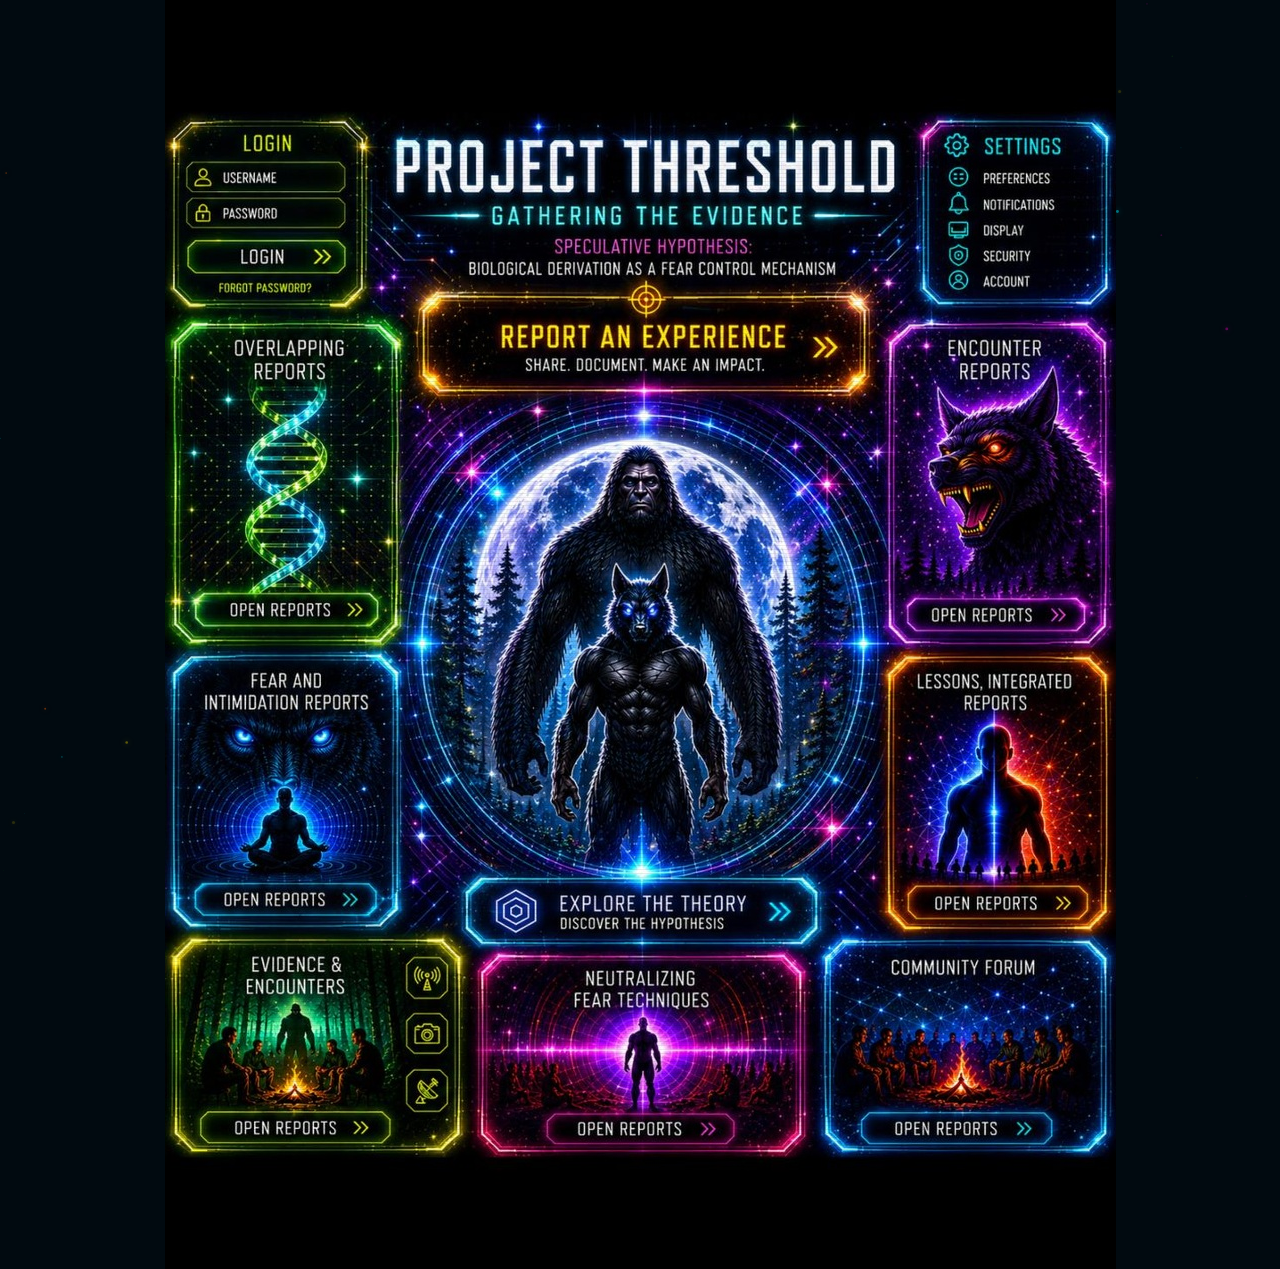
==== commit dbb21c84: "Pixel-calibrated hotspot audit: alignment, tooltips, responsive, a11y Hotspot alignment (homepage.cs" ====
--- a/public/index.html
+++ b/public/index.html
@@ -4,9 +4,6 @@
   <meta charset="UTF-8" />
   <meta name="viewport" content="width=device-width, initial-scale=1.0" />
   <title>Project Threshold — Gathering the Evidence</title>
-  <link rel="preconnect" href="https://fonts.googleapis.com" />
-  <link rel="preconnect" href="https://fonts.gstatic.com" crossorigin />
-  <link href="https://fonts.googleapis.com/css2?family=Orbitron:wght@400;700;900&family=Share+Tech+Mono&display=swap" rel="stylesheet" />
   <link rel="stylesheet" href="css/homepage.css" />
   <link rel="stylesheet" href="css/fx.css" />
 </head>
@@ -17,110 +14,91 @@
   <img
     class="hero__bg"
     src="images/homepage-bg.jpg"
-    alt="Project Threshold — neon-lit cryptid research dashboard"
+    alt="Project Threshold — interactive neon research dashboard"
+    draggable="false"
   />
 
   <!-- ══════════════════════════════════════════════════════
-       HOTSPOT LAYER — positions calibrated to 951×1269 artwork
-       All values are % of the hero container.
+       HOTSPOT LAYER
+       Positions use semantic CSS classes defined in homepage.css.
+       Every coordinate was derived from the artwork's own neon
+       border pixels (951x1269 source; scales proportionally).
        ══════════════════════════════════════════════════════ -->
-  <div class="hotspot-layer" aria-label="Interactive navigation hotspots">
+  <div class="hotspot-layer" aria-label="Navigation hotspots">
 
-    <!-- LOGIN panel — top-left, green border -->
     <a href="pages/login.html"
-       class="hotspot hotspot--green"
-       style="left:0.5%; top:1.2%; width:20.5%; height:17.5%;"
-       data-tip="Login to your account"
+       class="hotspot hotspot--green hs-login"
+       data-tip="Login — access your research account"
        aria-label="Login">
       <span class="hotspot__label">Login »</span>
     </a>
 
-    <!-- SETTINGS panel — top-right, cyan border -->
     <a href="pages/settings.html"
-       class="hotspot hotspot--cyan"
-       style="left:79%; top:1.2%; width:20.5%; height:17.5%;"
-       data-tip="Settings — Preferences, Notifications, Display, Security"
+       class="hotspot hotspot--cyan hs-settings"
+       data-tip="Settings — preferences, notifications, security"
        aria-label="Settings">
       <span class="hotspot__label">Settings »</span>
     </a>
 
-    <!-- REPORT AN EXPERIENCE — centre CTA, yellow pulse -->
     <a href="pages/report.html"
-       class="hotspot hotspot--yellow hotspot--pulse"
-       style="left:21.6%; top:20%; width:56.8%; height:10%;"
-       data-tip="Submit your encounter or experience"
+       class="hotspot hotspot--yellow hotspot--pulse hs-report"
+       data-tip="Report an Experience — share your encounter"
        aria-label="Report an Experience">
       <span class="hotspot__label">Report an Experience »</span>
     </a>
 
-    <!-- OVERLAPPING REPORTS — left-mid, green -->
     <a href="pages/overlapping-reports.html"
-       class="hotspot hotspot--green"
-       style="left:0.5%; top:19.5%; width:20.5%; height:21.5%;"
-       data-tip="Cross-referenced encounter data"
+       class="hotspot hotspot--green hs-overlapping"
+       data-tip="Overlapping Reports — cross-referenced encounters"
        aria-label="Overlapping Reports">
       <span class="hotspot__label">Open Reports »</span>
     </a>
 
-    <!-- ENCOUNTER REPORTS — right-mid, magenta -->
     <a href="pages/encounter-reports.html"
-       class="hotspot hotspot--magenta"
-       style="left:79%; top:19.5%; width:20.5%; height:21.5%;"
-       data-tip="First-hand encounter accounts"
+       class="hotspot hotspot--magenta hs-encounter"
+       data-tip="Encounter Reports — first-hand accounts"
        aria-label="Encounter Reports">
       <span class="hotspot__label">Open Reports »</span>
     </a>
 
-    <!-- FEAR & INTIMIDATION REPORTS — left-lower, cyan -->
     <a href="pages/fear-intimidation.html"
-       class="hotspot hotspot--cyan"
-       style="left:0.5%; top:41.5%; width:20.5%; height:22.5%;"
-       data-tip="Fear and psychological impact reports"
+       class="hotspot hotspot--cyan hs-fear"
+       data-tip="Fear and Intimidation — psychological impact reports"
        aria-label="Fear and Intimidation Reports">
       <span class="hotspot__label">Open Reports »</span>
     </a>
 
-    <!-- LESSONS / INTEGRATED REPORTS — right-lower, orange -->
     <a href="pages/lessons.html"
-       class="hotspot hotspot--orange"
-       style="left:79%; top:41.5%; width:20.5%; height:22.5%;"
-       data-tip="Integrated research and lessons learned"
+       class="hotspot hotspot--orange hs-lessons"
+       data-tip="Lessons and Integrated Reports — synthesised research"
        aria-label="Lessons — Integrated Reports">
       <span class="hotspot__label">Open Reports »</span>
     </a>
 
-    <!-- EXPLORE THE THEORY — centre CTA, cyan pulse -->
+    <a href="pages/evidence.html"
+       class="hotspot hotspot--green hs-evidence"
+       data-tip="Evidence and Encounters — physical and digital archive"
+       aria-label="Evidence and Encounters">
+      <span class="hotspot__label">Open Reports »</span>
+    </a>
+
     <a href="pages/explore-theory.html"
-       class="hotspot hotspot--cyan hotspot--pulse"
-       style="left:21.6%; top:69%; width:56.8%; height:7.5%;"
-       data-tip="Discover the speculative hypothesis"
+       class="hotspot hotspot--cyan hotspot--pulse hs-theory"
+       data-tip="Explore the Theory — the biological derivation hypothesis"
        aria-label="Explore the Theory">
       <span class="hotspot__label">Explore the Theory »</span>
     </a>
 
-    <!-- EVIDENCE & ENCOUNTERS — bottom-left, green -->
-    <a href="pages/evidence.html"
-       class="hotspot hotspot--green"
-       style="left:0.5%; top:64.5%; width:20.5%; height:25%;"
-       data-tip="Physical and photographic evidence catalogue"
-       aria-label="Evidence and Encounters">
-      <span class="hotspot__label">Open Reports »</span>
-    </a>
-
-    <!-- NEUTRALIZING FEAR TECHNIQUES — bottom-centre, magenta pulse -->
     <a href="pages/neutralizing-fear.html"
-       class="hotspot hotspot--magenta hotspot--pulse"
-       style="left:21.6%; top:77%; width:36%; height:17.5%;"
-       data-tip="Techniques for countering entity-induced fear"
+       class="hotspot hotspot--magenta hotspot--pulse hs-neutralizing"
+       data-tip="Neutralizing Fear Techniques — countermeasure research"
        aria-label="Neutralizing Fear Techniques">
       <span class="hotspot__label">Open Reports »</span>
     </a>
 
-    <!-- COMMUNITY FORUM — bottom-right, cyan -->
     <a href="pages/community.html"
-       class="hotspot hotspot--cyan"
-       style="left:58.5%; top:77%; width:41%; height:17.5%;"
-       data-tip="Join the research community forum"
+       class="hotspot hotspot--cyan hs-community"
+       data-tip="Community Forum — peer research and open investigations"
        aria-label="Community Forum">
       <span class="hotspot__label">Open Forum »</span>
     </a>
@@ -129,22 +107,7 @@
 
 </main>
 
-<!-- Floating tooltip -->
-<div id="tip" class="tooltip" role="tooltip" aria-hidden="true"></div>
-
-<script>
-const tip = document.getElementById('tip');
-document.querySelectorAll('.hotspot[data-tip]').forEach(h => {
-  h.addEventListener('mouseenter', e => { tip.textContent = h.dataset.tip; tip.classList.add('visible'); move(e); });
-  h.addEventListener('mousemove', move);
-  h.addEventListener('mouseleave', () => tip.classList.remove('visible'));
-});
-function move(e) {
-  const x = e.clientX + 14, y = e.clientY + 14, tw = tip.offsetWidth, vw = window.innerWidth;
-  tip.style.left = (x + tw > vw ? x - tw - 28 : x) + 'px';
-  tip.style.top = y + 'px';
-}
-</script>
-  <script src="js/fx.js"></script>
+<script src="js/hotspots.js"></script>
+<script src="js/fx.js"></script>
 </body>
 </html>
--- a/public/css/homepage.css
+++ b/public/css/homepage.css
@@ -1,6 +1,8 @@
 /* ============================================================
-   Project Threshold — Homepage Styles
+   Project Threshold — Homepage  (v3, pixel-calibrated)
    ============================================================ */
+
+@import url('https://fonts.googleapis.com/css2?family=Orbitron:wght@400;700;900&family=Share+Tech+Mono&display=swap');
 
 *, *::before, *::after { box-sizing: border-box; margin: 0; padding: 0; }
 
@@ -11,33 +13,31 @@
   --neon-magenta: #ff00c8;
   --neon-orange:  #ff6a00;
   --dark-bg:      #010a10;
-  --glow-sm: 0 0 6px currentColor, 0 0 12px currentColor;
 }
 
 html, body {
   width: 100%;
-  height: 100%;
+  min-height: 100%;
   background: var(--dark-bg);
   font-family: 'Orbitron', 'Share Tech Mono', monospace;
-  color: #fff;
   overflow-x: hidden;
 }
 
-/* ── Hero wrapper ─────────────────────────────────────────── */
+/* ── Hero ────────────────────────────────────────────────── */
 .hero {
   position: relative;
   width: 100%;
   aspect-ratio: 951 / 1269;
-  max-width: 1200px;
+  max-width: 951px;       /* never stretch beyond the source image */
   margin: 0 auto;
-  user-select: none;
+  display: block;
   /* fallback gradient while image loads */
   background:
     radial-gradient(ellipse 60% 40% at 50% 45%, rgba(30,0,80,.9) 0%, transparent 70%),
-    radial-gradient(ellipse 30% 20% at 12% 15%, rgba(0,80,0,.7)  0%, transparent 60%),
-    radial-gradient(ellipse 30% 20% at 88% 15%, rgba(0,40,80,.7) 0%, transparent 60%),
-    radial-gradient(ellipse 40% 30% at 50% 80%, rgba(80,0,60,.6) 0%, transparent 60%),
-    linear-gradient(180deg, #010a10 0%, #020614 40%, #010a10 100%);
+    radial-gradient(ellipse 28% 18% at 12% 14%, rgba(0,70,0,.8)  0%, transparent 60%),
+    radial-gradient(ellipse 28% 18% at 88% 14%, rgba(0,30,70,.8) 0%, transparent 60%),
+    radial-gradient(ellipse 40% 28% at 50% 80%, rgba(70,0,55,.7) 0%, transparent 60%),
+    linear-gradient(180deg, #010a10 0%, #020614 50%, #010a10 100%);
 }
 
 .hero__bg {
@@ -45,99 +45,186 @@
   inset: 0;
   width: 100%;
   height: 100%;
-  object-fit: cover;
-  object-position: center top;
+  object-fit: fill;   /* fill exactly — no letterbox */
   display: block;
+  user-select: none;
+  -webkit-user-drag: none;
+}
+
+/* Scan-line overlay */
+.hero::after {
+  content: '';
+  position: absolute;
+  inset: 0;
+  background: repeating-linear-gradient(
+    0deg, transparent 0, transparent 3px,
+    rgba(0,0,0,.07) 3px, rgba(0,0,0,.07) 4px
+  );
+  pointer-events: none;
+  z-index: 2;
 }
 
 /* ── Hotspot layer ────────────────────────────────────────── */
 .hotspot-layer {
   position: absolute;
   inset: 0;
-  width: 100%;
-  height: 100%;
-}
-
+  z-index: 3;
+}
+
+/* ── Base hotspot ─────────────────────────────────────────── */
 .hotspot {
   position: absolute;
-  cursor: pointer;
-  border-radius: 6px;
-  border: 2px solid transparent;
-  transition: border-color .25s, box-shadow .25s, background .25s;
   display: flex;
   align-items: flex-end;
-  padding: 4px 8px;
+  padding: 0 8px 6px;
   text-decoration: none;
-}
-
-.hotspot:hover,
-.hotspot:focus-visible { background: rgba(0,240,255,.06); outline: none; }
-
-/* colour variants */
+  border-radius: 5px;
+  border: 1.5px solid transparent;
+  cursor: pointer;
+  /* Slightly enlarged hit-area without changing visible border */
+  outline-offset: 4px;
+  /* GPU-composite only properties for 60fps */
+  will-change: transform, box-shadow;
+  transition:
+    border-color .2s ease,
+    box-shadow   .2s ease,
+    transform    .18s ease,
+    background   .2s ease;
+}
+
+/* Scale up gently on hover */
+.hotspot:hover  { transform: scale(1.02); }
+.hotspot:active { transform: scale(0.99); }
+
+/* Focus ring for keyboard users */
+.hotspot:focus-visible {
+  outline: 2px solid currentColor;
+  outline-offset: 3px;
+  transform: scale(1.02);
+}
+
+/* Prevent overflow of child SVG border beyond hero */
+.hotspot { overflow: visible; }
+
+/* ── Colour variants ─────────────────────────────────────── */
 .hotspot--cyan    { color: var(--neon-cyan); }
 .hotspot--green   { color: var(--neon-green); }
 .hotspot--yellow  { color: var(--neon-yellow); }
 .hotspot--magenta { color: var(--neon-magenta); }
 .hotspot--orange  { color: var(--neon-orange); }
 
-.hotspot--cyan:hover,    .hotspot--cyan:focus-visible    { border-color: var(--neon-cyan);    box-shadow: 0 0 16px var(--neon-cyan),    inset 0 0 12px rgba(0,240,255,.08); }
-.hotspot--green:hover,   .hotspot--green:focus-visible   { border-color: var(--neon-green);   box-shadow: 0 0 16px var(--neon-green),   inset 0 0 12px rgba(57,255,20,.08); }
-.hotspot--yellow:hover,  .hotspot--yellow:focus-visible  { border-color: var(--neon-yellow);  box-shadow: 0 0 16px var(--neon-yellow),  inset 0 0 12px rgba(255,230,0,.08); }
-.hotspot--magenta:hover, .hotspot--magenta:focus-visible { border-color: var(--neon-magenta); box-shadow: 0 0 16px var(--neon-magenta), inset 0 0 12px rgba(255,0,200,.08); }
-.hotspot--orange:hover,  .hotspot--orange:focus-visible  { border-color: var(--neon-orange);  box-shadow: 0 0 16px var(--neon-orange),  inset 0 0 12px rgba(255,106,0,.08); }
-
-/* Pulse ring — CTA buttons only */
+/* Hover: single clean glow (no double-shadow clutter) */
+.hotspot--cyan:hover,
+.hotspot--cyan:focus-visible {
+  border-color: var(--neon-cyan);
+  background: rgba(0,240,255,.06);
+  box-shadow: 0 0 18px rgba(0,240,255,.55), inset 0 0 18px rgba(0,240,255,.06);
+}
+.hotspot--green:hover,
+.hotspot--green:focus-visible {
+  border-color: var(--neon-green);
+  background: rgba(57,255,20,.06);
+  box-shadow: 0 0 18px rgba(57,255,20,.55), inset 0 0 18px rgba(57,255,20,.06);
+}
+.hotspot--yellow:hover,
+.hotspot--yellow:focus-visible {
+  border-color: var(--neon-yellow);
+  background: rgba(255,230,0,.05);
+  box-shadow: 0 0 18px rgba(255,230,0,.55), inset 0 0 18px rgba(255,230,0,.05);
+}
+.hotspot--magenta:hover,
+.hotspot--magenta:focus-visible {
+  border-color: var(--neon-magenta);
+  background: rgba(255,0,200,.05);
+  box-shadow: 0 0 18px rgba(255,0,200,.55), inset 0 0 18px rgba(255,0,200,.05);
+}
+.hotspot--orange:hover,
+.hotspot--orange:focus-visible {
+  border-color: var(--neon-orange);
+  background: rgba(255,106,0,.05);
+  box-shadow: 0 0 18px rgba(255,106,0,.55), inset 0 0 18px rgba(255,106,0,.05);
+}
+
+/* ── Outer soft glow pulse (CTA hotspots only) ───────────── */
 .hotspot--pulse::after {
   content: '';
   position: absolute;
-  inset: -4px;
+  inset: -5px;
   border-radius: 8px;
-  border: 2px solid currentColor;
+  border: 1.5px solid currentColor;
   opacity: 0;
-  animation: pulse-ring 2.4s ease-out infinite;
-}
-@keyframes pulse-ring {
-  0%  { transform: scale(1);    opacity: .55; }
-  80% { transform: scale(1.07); opacity: 0; }
-  100%{ opacity: 0; }
-}
-
-/* Label — appears on hover */
+  pointer-events: none;
+  animation: soft-pulse 2.8s ease-out infinite;
+}
+@keyframes soft-pulse {
+  0%   { transform: scale(1);    opacity: .5; }
+  70%  { transform: scale(1.06); opacity: 0; }
+  100% { opacity: 0; }
+}
+
+/* ── Hover label ─────────────────────────────────────────── */
 .hotspot__label {
-  font-size: clamp(7px, 1vw, 11px);
+  font-size: clamp(6px, .95vw, 10px);
   font-weight: 700;
-  letter-spacing: .08em;
+  letter-spacing: .09em;
   text-transform: uppercase;
   opacity: 0;
-  transition: opacity .2s;
+  transition: opacity .2s ease;
   pointer-events: none;
   white-space: nowrap;
-  text-shadow: var(--glow-sm);
+  text-shadow: 0 0 8px currentColor, 0 0 16px currentColor;
+  /* Subtle backdrop so label is readable over busy artwork */
+  background: rgba(1,8,20,.55);
+  padding: 2px 6px;
+  border-radius: 3px;
 }
 .hotspot:hover .hotspot__label,
 .hotspot:focus-visible .hotspot__label { opacity: 1; }
 
-/* ── Tooltip ──────────────────────────────────────────────── */
-.tooltip {
-  position: fixed;
-  padding: 6px 12px;
-  background: rgba(0,5,15,.93);
-  border: 1px solid var(--neon-cyan);
-  border-radius: 4px;
-  color: var(--neon-cyan);
-  font-size: 11px;
-  letter-spacing: .06em;
-  pointer-events: none;
-  opacity: 0;
-  transform: translateY(4px);
-  transition: opacity .18s, transform .18s;
-  z-index: 999;
-  box-shadow: 0 0 12px rgba(0,240,255,.4);
-  white-space: nowrap;
-}
-.tooltip.visible { opacity: 1; transform: translateY(0); }
-
-/* ── Responsive ───────────────────────────────────────────── */
-@media (max-width: 600px) {
-  .hotspot { border-width: 1px; }
-}
+/* ── Pixel-perfect hotspot positions ─────────────────────── */
+/* Coordinates derived from neon border pixel analysis of the 951×1269 artwork */
+
+.hs-login        { left:.42%;  top:9.54%; width:24.40%; height:10.24%; }
+.hs-settings     { left:75.18%;top:9.54%; width:24.19%; height:10.24%; }
+.hs-report       { left:24.92%;top:19.94%;width:49.84%; height:20.17%; }
+.hs-overlapping  { left:.42%;  top:19.94%;width:24.40%; height:19.86%; }
+.hs-encounter    { left:74.97%;top:19.94%;width:24.40%; height:19.86%; }
+.hs-fear         { left:.63%;  top:39.87%;width:24.19%; height:19.86%; }
+.hs-lessons      { left:74.97%;top:39.87%;width:24.40%; height:19.86%; }
+.hs-evidence     { left:.63%;  top:59.89%;width:24.19%; height:30.73%; }
+.hs-theory       { left:24.92%;top:66.19%;width:49.84%; height:10.87%; }
+.hs-neutralizing { left:25.34%;top:75.65%;width:33.44%; height:15.13%; }
+.hs-community    { left:58.89%;top:75.65%;width:40.38%; height:15.13%; }
+
+/* ── Responsive breakpoints ──────────────────────────────── */
+/*
+  All hotspot positions are % of .hero, which itself scales with the viewport.
+  The artwork always fills .hero exactly (object-fit:fill), so % positions
+  remain pixel-accurate at every size.
+
+  We only need to adjust:
+  - Label font sizes (already using clamp())
+  - Border thickness on very small screens
+  - Touch target minimum size (44×44px per WCAG) — handled via min dimensions
+*/
+
+/* Tablet portrait ≤ 768px */
+@media (max-width: 768px) {
+  .hotspot { border-width: 1.5px; }
+  .hotspot__label { font-size: clamp(5px, 1.1vw, 9px); padding: 1px 4px; }
+}
+
+/* Mobile portrait ≤ 480px */
+@media (max-width: 480px) {
+  .hotspot { border-width: 1px; border-radius: 3px; }
+  .hotspot__label { display: none; } /* labels too small to read; tooltip still works */
+  /* Ensure minimum 44px touch target on very small panels via min padding */
+  .hotspot { min-height: 28px; }
+}
+
+/* Mobile landscape: hero may be very short — keep it scrollable */
+@media (max-height: 500px) and (orientation: landscape) {
+  .hero { max-width: 60vh; } /* keep in viewport height, scrollable for width */
+}
+
+/* Large desktop ≥ 1920px — hero is capped at 951px, centred naturally */
--- a/public/css/fx.css
+++ b/public/css/fx.css
@@ -1,155 +1,105 @@
 /* ============================================================
-   Project Threshold — FX & Polish Layer
-   Layered on top of homepage.css / section.css
+   Project Threshold — FX & Polish Layer  (v2, decluttered)
    ============================================================ */
 
-/* ── Ambient canvas sits behind everything ────────────────── */
-#ambient-canvas { z-index: 0; }
+/* ── Ambient canvas ──────────────────────────────────────── */
+#ambient-canvas {
+  position: fixed; inset: 0;
+  width: 100%; height: 100%;
+  pointer-events: none;
+  z-index: 0;
+}
 
-/* Ensure all real content sits above the canvas */
+/* All real content above canvas */
 .hero, .page-wrap { position: relative; z-index: 1; }
 
-/* ── Hotspot: upgraded base ───────────────────────────────── */
-.hotspot {
-  /* SVG border overlay is a child; keep overflow visible */
-  overflow: visible;
-  transition: border-color .22s, box-shadow .22s, background .22s, transform .18s;
+/* ── HOMEPAGE: hotspot layer above scan-line overlay ─────── */
+.hotspot-layer { z-index: 3; }
+
+/* ── Hotspot: remove fx.css overrides that fought homepage.css */
+/* (homepage.css v3 already defines scale + glow — no duplication here) */
+
+/* ── Section pages ───────────────────────────────────────── */
+
+/* Card lift */
+.card {
+  transition: border-color .22s, box-shadow .22s, transform .22s;
 }
-.hotspot:hover { transform: scale(1.012); }
-.hotspot:active { transform: scale(0.995); }
-
-/* Stronger glow on hover ── existing classes get a boost */
-.hotspot--cyan:hover    { box-shadow: 0 0 22px #00f0ff, 0 0 55px rgba(0,240,255,.25), inset 0 0 14px rgba(0,240,255,.1); }
-.hotspot--green:hover   { box-shadow: 0 0 22px #39ff14, 0 0 55px rgba(57,255,20,.25),  inset 0 0 14px rgba(57,255,20,.1); }
-.hotspot--yellow:hover  { box-shadow: 0 0 22px #ffe600, 0 0 55px rgba(255,230,0,.25),  inset 0 0 14px rgba(255,230,0,.1); }
-.hotspot--magenta:hover { box-shadow: 0 0 22px #ff00c8, 0 0 55px rgba(255,0,200,.25),  inset 0 0 14px rgba(255,0,200,.1); }
-.hotspot--orange:hover  { box-shadow: 0 0 22px #ff6a00, 0 0 55px rgba(255,106,0,.25),  inset 0 0 14px rgba(255,106,0,.1); }
-
-/* ── Pulse: double-ring version ───────────────────────────── */
-.hotspot--pulse::before {
-  content: '';
-  position: absolute;
-  inset: -8px;
-  border-radius: 10px;
-  border: 1px solid currentColor;
-  opacity: 0;
-  animation: pulse-ring 2.4s ease-out infinite 1.2s;
-}
-@keyframes pulse-ring {
-  0%  { transform: scale(1);    opacity: .4; }
-  80% { transform: scale(1.09); opacity: 0; }
-  100%{ opacity: 0; }
+.card:hover {
+  transform: translateY(-4px);
+  border-color: var(--accent, var(--neon-cyan));
+  box-shadow: 0 10px 36px rgba(0,0,0,.45), 0 0 22px rgba(0,240,255,.13);
 }
 
-/* ── Scan-line sheen on hero ──────────────────────────────── */
-.hero::after {
-  content: '';
-  position: absolute;
-  inset: 0;
-  background: repeating-linear-gradient(
-    0deg,
-    transparent 0px,
-    transparent 3px,
-    rgba(0,0,0,.08) 3px,
-    rgba(0,0,0,.08) 4px
-  );
-  pointer-events: none;
-  z-index: 2;
+/* Report / forum item slide */
+.report-item, .forum-thread {
+  transition: border-color .2s, transform .2s;
 }
-/* Hotspot layer must sit above scan lines */
-.hotspot-layer { z-index: 3; }
+.report-item:hover { transform: translateX(5px); border-color: var(--accent, var(--neon-cyan)); }
+.forum-thread:hover { transform: translateX(5px); border-color: var(--accent, var(--neon-cyan)); }
 
-/* ── Animated corner brackets on hotspot hover ────────────── */
-.hotspot::before {
-  display: none; /* reserved for pulse-ring on pulse hotspots */
+/* Section header glow breathe */
+.section-header h1 {
+  animation: hdr-breathe 5s ease-in-out infinite alternate;
 }
-.hotspot--pulse::before { display: block; }
-
-/* ── Section pages: card hover lift ──────────────────────── */
-.card {
-  transition: border-color .2s, box-shadow .2s, transform .2s;
-}
-.card:hover {
-  transform: translateY(-3px);
-  border-color: var(--accent, #00f0ff);
-  box-shadow: 0 8px 32px rgba(0,0,0,.4), 0 0 20px rgba(0,240,255,.12);
+@keyframes hdr-breathe {
+  from { text-shadow: none; }
+  to   { text-shadow: 0 0 22px rgba(0,240,255,.3); }
 }
 
-/* Report-item hover lift */
-.report-item {
-  transition: border-color .2s, box-shadow .2s, transform .18s;
-}
-.report-item:hover {
-  transform: translateX(4px);
-  box-shadow: 0 0 16px rgba(0,240,255,.1);
-}
+/* Back button slide */
+.back-btn { transition: background .2s, box-shadow .2s, transform .18s; }
+.back-btn:hover { transform: translateX(-4px); }
 
-/* Forum thread hover */
-.forum-thread {
-  transition: border-color .2s, box-shadow .2s, transform .18s;
-}
-.forum-thread:hover {
-  transform: translateX(4px);
-  box-shadow: 0 0 16px rgba(0,240,255,.1);
-}
-
-/* ── Section header glow pulse ────────────────────────────── */
-.section-header h1 {
-  animation: hdr-glow 4s ease-in-out infinite alternate;
-}
-@keyframes hdr-glow {
-  from { text-shadow: none; }
-  to   { text-shadow: 0 0 18px rgba(0,240,255,.35); }
-}
-
-/* ── Back button micro-animation ──────────────────────────── */
-.back-btn {
-  transition: background .2s, box-shadow .2s, transform .18s;
-}
-.back-btn:hover { transform: translateX(-3px); }
-
-/* ── Stat value counter shimmer ───────────────────────────── */
+/* Stat value shimmer */
 .stat__value {
   display: inline-block;
-  animation: stat-shimmer 3s ease-in-out infinite alternate;
+  animation: stat-shimmer 3.5s ease-in-out infinite alternate;
 }
 @keyframes stat-shimmer {
   from { text-shadow: 0 0 8px currentColor; }
-  to   { text-shadow: 0 0 24px currentColor, 0 0 50px currentColor; }
+  to   { text-shadow: 0 0 28px currentColor, 0 0 56px currentColor; }
 }
 
-/* ── Eyebrow text flicker ─────────────────────────────────── */
+/* Eyebrow random flicker */
 .section-header__eyebrow {
-  animation: eyebrow-flicker 6s step-end infinite;
+  animation: eyebrow-flicker 7s step-end infinite;
 }
 @keyframes eyebrow-flicker {
-  0%, 92%, 94%, 96%, 100% { opacity: 1; }
-  93%, 95% { opacity: 0.4; }
+  0%, 91%, 93%, 95%, 100% { opacity: 1; }
+  92%, 94% { opacity: .35; }
 }
 
-/* ── Form inputs: glow on focus ───────────────────────────── */
+/* Input focus glow */
 .form-group input:focus,
 .form-group textarea:focus,
 .form-group select:focus {
-  box-shadow: 0 0 0 1px var(--accent, #00f0ff), 0 0 14px rgba(0,240,255,.25);
+  box-shadow: 0 0 0 1px var(--accent, var(--neon-cyan)),
+              0 0 14px rgba(0,240,255,.22);
 }
 
-/* ── Button press effect ──────────────────────────────────── */
-.btn-primary {
-  transition: background .2s, box-shadow .2s, transform .15s;
-}
-.btn-primary:active { transform: scale(0.97); }
+/* Button press */
+.btn-primary { transition: background .2s, box-shadow .2s, transform .15s; }
+.btn-primary:hover { box-shadow: 0 0 22px rgba(0,240,255,.4); }
+.btn-primary:active { transform: scale(.97); }
 
-/* ── Settings toggle glow ─────────────────────────────────── */
-.toggle.on {
-  box-shadow: 0 0 10px rgba(0,240,255,.5);
-}
+/* Toggle on-state glow */
+.toggle.on { box-shadow: 0 0 10px rgba(0,240,255,.45); }
 
 /* ── Scrollbar ────────────────────────────────────────────── */
-::-webkit-scrollbar { width: 6px; }
+::-webkit-scrollbar { width: 5px; }
 ::-webkit-scrollbar-track { background: #010a10; }
-::-webkit-scrollbar-thumb { background: rgba(0,240,255,.3); border-radius: 3px; }
-::-webkit-scrollbar-thumb:hover { background: rgba(0,240,255,.55); }
+::-webkit-scrollbar-thumb { background: rgba(0,240,255,.28); border-radius: 3px; }
+::-webkit-scrollbar-thumb:hover { background: rgba(0,240,255,.5); }
 
-/* ── Page transition veil ─────────────────────────────────── */
+/* ── Page-transition veil ─────────────────────────────────── */
 #pt-veil { pointer-events: none; }
+
+/* ── Reduced motion ───────────────────────────────────────── */
+@media (prefers-reduced-motion: reduce) {
+  *, *::before, *::after {
+    animation-duration: .01ms !important;
+    transition-duration: .01ms !important;
+  }
+  #ambient-canvas { display: none; }
+}
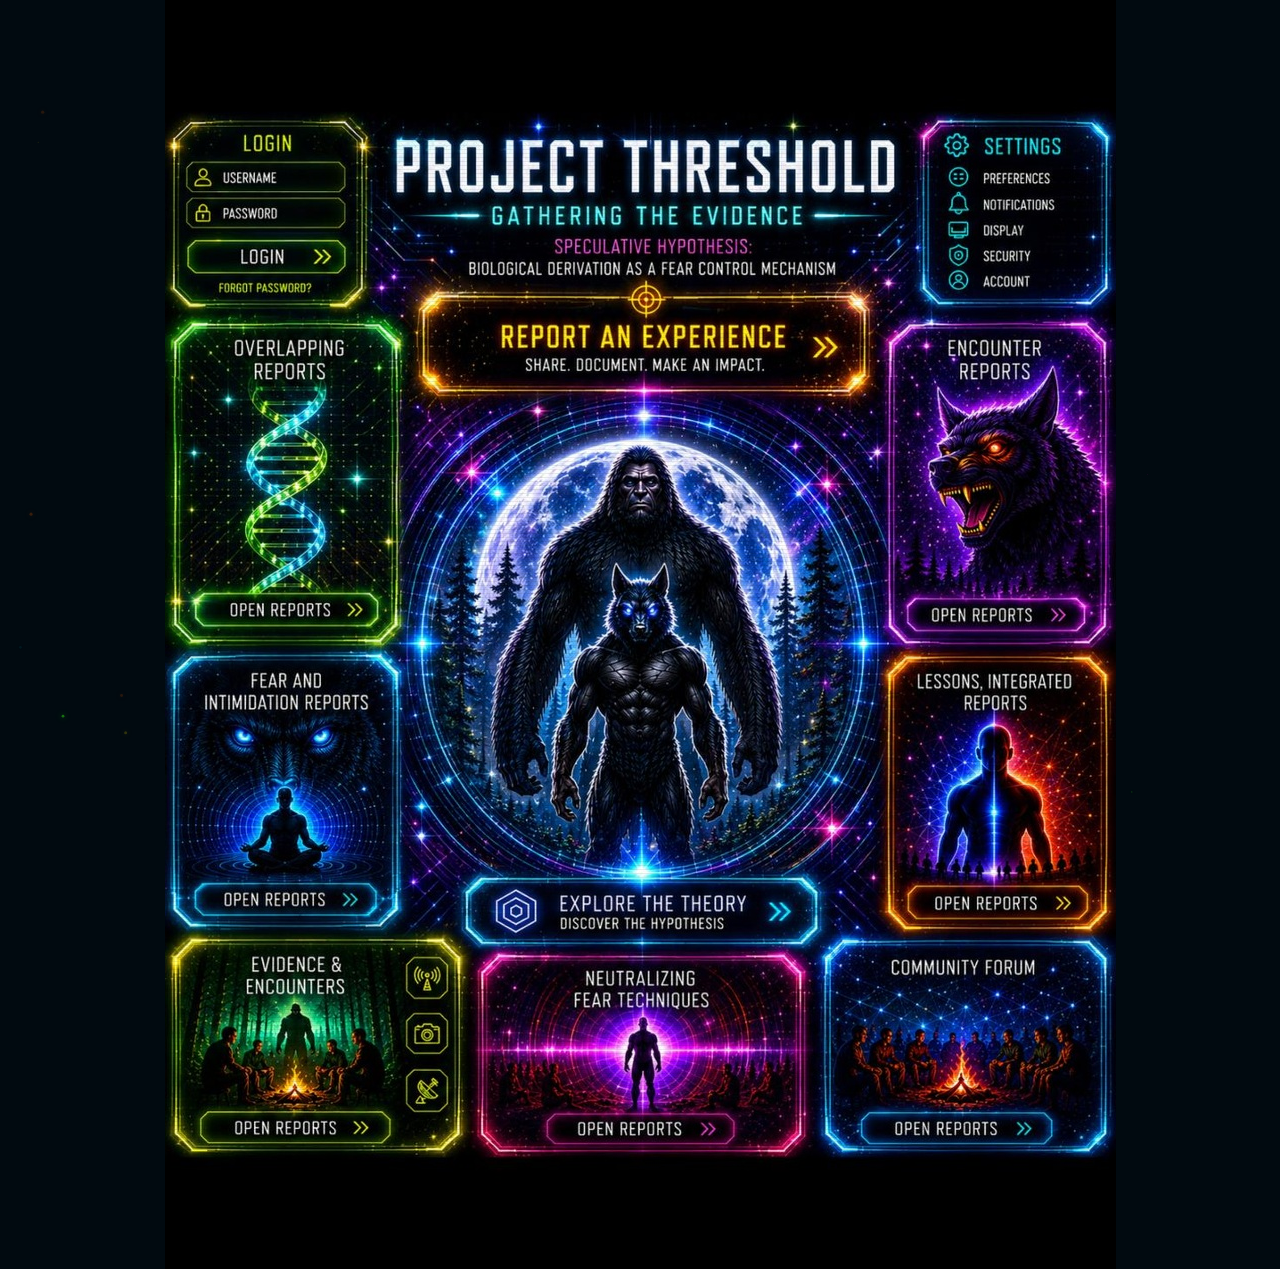
==== commit 920ea527: "Add mobile-first layout and PWA support Desktop layout (≥768px) is completely unchanged — same hotsp" ====
--- a/public/index.html
+++ b/public/index.html
@@ -4,11 +4,28 @@
   <meta charset="UTF-8" />
   <meta name="viewport" content="width=device-width, initial-scale=1.0" />
   <title>Project Threshold — Gathering the Evidence</title>
+
+  <!-- PWA / app meta -->
+  <link rel="manifest" href="manifest.json" />
+  <link rel="icon" type="image/x-icon" href="favicon.ico" />
+  <link rel="icon" type="image/png" sizes="32x32" href="images/favicon-32.png" />
+  <link rel="apple-touch-icon" href="images/apple-touch-icon.png" />
+  <meta name="apple-mobile-web-app-capable" content="yes" />
+  <meta name="apple-mobile-web-app-status-bar-style" content="black-translucent" />
+  <meta name="apple-mobile-web-app-title" content="Threshold" />
+  <meta name="mobile-web-app-capable" content="yes" />
+  <meta name="theme-color" content="#00f0ff" />
+  <meta name="description" content="Project Threshold — Gathering the Evidence. Interactive neon research dashboard." />
+
   <link rel="stylesheet" href="css/homepage.css" />
+  <link rel="stylesheet" href="css/mobile.css" />
   <link rel="stylesheet" href="css/fx.css" />
 </head>
 <body>
 
+<!-- ══════════════════════════════════════════════════════
+     DESKTOP LAYOUT  (≥768px — unchanged hotspot overlay)
+     ══════════════════════════════════════════════════════ -->
 <main class="hero" role="main" aria-label="Project Threshold Homepage">
 
   <img
@@ -18,12 +35,6 @@
     draggable="false"
   />
 
-  <!-- ══════════════════════════════════════════════════════
-       HOTSPOT LAYER
-       Positions use semantic CSS classes defined in homepage.css.
-       Every coordinate was derived from the artwork's own neon
-       border pixels (951x1269 source; scales proportionally).
-       ══════════════════════════════════════════════════════ -->
   <div class="hotspot-layer" aria-label="Navigation hotspots">
 
     <a href="pages/login.html"
@@ -107,6 +118,120 @@
 
 </main>
 
+<!-- ══════════════════════════════════════════════════════
+     MOBILE LAYOUT  (<768px — stacked touch cards)
+     ══════════════════════════════════════════════════════ -->
+<nav class="mobile-nav" aria-label="Project Threshold Navigation">
+
+  <header class="mobile-header">
+    <img src="images/icon-192.png" alt="" class="mobile-header__icon" aria-hidden="true" />
+    <div class="mobile-header__text">
+      <span class="mobile-header__title">PROJECT THRESHOLD</span>
+      <span class="mobile-header__sub">Gathering the Evidence</span>
+    </div>
+  </header>
+
+  <a href="pages/login.html" class="mc mc--green">
+    <span class="mc__icon">⬡</span>
+    <span class="mc__body">
+      <span class="mc__name">Login</span>
+      <span class="mc__desc">Access your research account</span>
+    </span>
+    <span class="mc__arrow">›</span>
+  </a>
+
+  <a href="pages/report.html" class="mc mc--yellow mc--pulse">
+    <span class="mc__icon">◈</span>
+    <span class="mc__body">
+      <span class="mc__name">Report an Experience</span>
+      <span class="mc__desc">Share your encounter</span>
+    </span>
+    <span class="mc__arrow">›</span>
+  </a>
+
+  <a href="pages/explore-theory.html" class="mc mc--cyan mc--pulse">
+    <span class="mc__icon">⬡</span>
+    <span class="mc__body">
+      <span class="mc__name">Explore the Theory</span>
+      <span class="mc__desc">The biological derivation hypothesis</span>
+    </span>
+    <span class="mc__arrow">›</span>
+  </a>
+
+  <a href="pages/encounter-reports.html" class="mc mc--magenta">
+    <span class="mc__icon">◈</span>
+    <span class="mc__body">
+      <span class="mc__name">Encounter Reports</span>
+      <span class="mc__desc">First-hand accounts</span>
+    </span>
+    <span class="mc__arrow">›</span>
+  </a>
+
+  <a href="pages/overlapping-reports.html" class="mc mc--green">
+    <span class="mc__icon">⬡</span>
+    <span class="mc__body">
+      <span class="mc__name">Overlapping Reports</span>
+      <span class="mc__desc">Cross-referenced encounters</span>
+    </span>
+    <span class="mc__arrow">›</span>
+  </a>
+
+  <a href="pages/fear-intimidation.html" class="mc mc--cyan">
+    <span class="mc__icon">◈</span>
+    <span class="mc__body">
+      <span class="mc__name">Fear &amp; Intimidation</span>
+      <span class="mc__desc">Psychological impact reports</span>
+    </span>
+    <span class="mc__arrow">›</span>
+  </a>
+
+  <a href="pages/lessons.html" class="mc mc--orange">
+    <span class="mc__icon">⬡</span>
+    <span class="mc__body">
+      <span class="mc__name">Lessons &amp; Integrated Reports</span>
+      <span class="mc__desc">Synthesised research</span>
+    </span>
+    <span class="mc__arrow">›</span>
+  </a>
+
+  <a href="pages/evidence.html" class="mc mc--green">
+    <span class="mc__icon">◈</span>
+    <span class="mc__body">
+      <span class="mc__name">Evidence &amp; Encounters</span>
+      <span class="mc__desc">Physical and digital archive</span>
+    </span>
+    <span class="mc__arrow">›</span>
+  </a>
+
+  <a href="pages/neutralizing-fear.html" class="mc mc--magenta mc--pulse">
+    <span class="mc__icon">⬡</span>
+    <span class="mc__body">
+      <span class="mc__name">Neutralizing Fear</span>
+      <span class="mc__desc">Countermeasure research</span>
+    </span>
+    <span class="mc__arrow">›</span>
+  </a>
+
+  <a href="pages/community.html" class="mc mc--cyan">
+    <span class="mc__icon">◈</span>
+    <span class="mc__body">
+      <span class="mc__name">Community Forum</span>
+      <span class="mc__desc">Peer research and open investigations</span>
+    </span>
+    <span class="mc__arrow">›</span>
+  </a>
+
+  <a href="pages/settings.html" class="mc mc--cyan">
+    <span class="mc__icon">⬡</span>
+    <span class="mc__body">
+      <span class="mc__name">Settings</span>
+      <span class="mc__desc">Preferences, notifications, security</span>
+    </span>
+    <span class="mc__arrow">›</span>
+  </a>
+
+</nav>
+
 <script src="js/hotspots.js"></script>
 <script src="js/fx.js"></script>
 </body>
--- a/public/css/homepage.css
+++ b/public/css/homepage.css
@@ -184,17 +184,17 @@
 /* ── Pixel-perfect hotspot positions ─────────────────────── */
 /* Coordinates derived from neon border pixel analysis of the 951×1269 artwork */
 
-.hs-login        { left:.42%;  top:9.54%; width:24.40%; height:10.24%; }
-.hs-settings     { left:75.18%;top:9.54%; width:24.19%; height:10.24%; }
-.hs-report       { left:24.92%;top:19.94%;width:49.84%; height:20.17%; }
-.hs-overlapping  { left:.42%;  top:19.94%;width:24.40%; height:19.86%; }
-.hs-encounter    { left:74.97%;top:19.94%;width:24.40%; height:19.86%; }
-.hs-fear         { left:.63%;  top:39.87%;width:24.19%; height:19.86%; }
-.hs-lessons      { left:74.97%;top:39.87%;width:24.40%; height:19.86%; }
-.hs-evidence     { left:.63%;  top:59.89%;width:24.19%; height:30.73%; }
-.hs-theory       { left:24.92%;top:66.19%;width:49.84%; height:10.87%; }
-.hs-neutralizing { left:25.34%;top:75.65%;width:33.44%; height:15.13%; }
-.hs-community    { left:58.89%;top:75.65%;width:40.38%; height:15.13%; }
+.hs-login        { left:.53%;   top:9.30%;  width:24.29%; height:10.72%; }
+.hs-settings     { left:74.87%; top:9.30%;  width:24.61%; height:10.72%; }
+.hs-report       { left:22.61%; top:22.46%; width:54.89%; height:8.67%;  }
+.hs-overlapping  { left:.53%;   top:46.65%; width:24.19%; height:2.68%;  }
+.hs-encounter    { left:74.87%; top:46.89%; width:24.50%; height:2.84%;  }
+.hs-fear         { left:.53%;   top:69.58%; width:24.50%; height:2.52%;  }
+.hs-lessons      { left:74.87%; top:69.74%; width:24.50%; height:2.60%;  }
+.hs-evidence     { left:.95%;   top:87.39%; width:22.71%; height:3.39%;  }
+.hs-theory       { left:22.92%; top:68.87%; width:53.63%; height:6.78%;  }
+.hs-neutralizing { left:25.34%; top:87.31%; width:32.28%; height:3.55%;  }
+.hs-community    { left:59.73%; top:87.31%; width:39.22%; height:3.55%;  }
 
 /* ── Responsive breakpoints ──────────────────────────────── */
 /*
--- a/public/css/mobile.css
+++ b/public/css/mobile.css
@@ -0,0 +1,207 @@
+@import url('https://fonts.googleapis.com/css2?family=Orbitron:wght@400;700;900&family=Share+Tech+Mono&display=swap');
+
+/* ============================================================
+   Project Threshold — Mobile Layout  (< 768px)
+   Stacked touch cards. Desktop hero is hidden at this breakpoint.
+   ============================================================ */
+
+/* ── Hide/show by breakpoint ─────────────────────────────── */
+.mobile-nav  { display: none; }        /* hidden on desktop */
+
+@media (max-width: 767px) {
+  /* Hide the desktop hero entirely on mobile */
+  .hero { display: none !important; }
+
+  /* Show the mobile nav */
+  .mobile-nav {
+    display: flex;
+    flex-direction: column;
+    min-height: 100dvh;               /* fill viewport, respect notch */
+    width: 100%;
+    background: #010a10;
+    overflow-x: hidden;
+    padding: 0 0 env(safe-area-inset-bottom, 16px);
+    scroll-behavior: smooth;
+    -webkit-overflow-scrolling: touch;
+  }
+}
+
+/* ── Neon variables (mirrored from homepage.css) ─────────── */
+.mobile-nav {
+  --neon-cyan:    #00f0ff;
+  --neon-green:   #39ff14;
+  --neon-yellow:  #ffe600;
+  --neon-magenta: #ff00c8;
+  --neon-orange:  #ff6a00;
+  --dark-bg:      #010a10;
+  font-family: 'Orbitron', 'Share Tech Mono', monospace;
+}
+
+/* ── Header ──────────────────────────────────────────────── */
+.mobile-header {
+  display: flex;
+  align-items: center;
+  gap: 12px;
+  padding: calc(env(safe-area-inset-top, 0px) + 20px) 16px 16px;
+  border-bottom: 1px solid rgba(0, 240, 255, .18);
+  background: linear-gradient(180deg, rgba(0,240,255,.06) 0%, transparent 100%);
+  flex-shrink: 0;
+}
+
+.mobile-header__icon {
+  width: 52px;
+  height: 52px;
+  border-radius: 12px;
+  border: 1px solid rgba(0,240,255,.3);
+  object-fit: cover;
+  flex-shrink: 0;
+}
+
+.mobile-header__text {
+  display: flex;
+  flex-direction: column;
+  gap: 2px;
+  min-width: 0;
+}
+
+.mobile-header__title {
+  font-size: clamp(12px, 4vw, 16px);
+  font-weight: 900;
+  letter-spacing: .12em;
+  color: var(--neon-cyan);
+  text-shadow: 0 0 10px rgba(0,240,255,.6);
+  white-space: nowrap;
+  overflow: hidden;
+  text-overflow: ellipsis;
+}
+
+.mobile-header__sub {
+  font-size: clamp(9px, 2.5vw, 11px);
+  letter-spacing: .1em;
+  color: rgba(0,240,255,.55);
+  text-transform: uppercase;
+}
+
+/* ── Card list ───────────────────────────────────────────── */
+.mc {
+  display: flex;
+  align-items: center;
+  gap: 14px;
+  min-height: 64px;           /* WCAG 44px minimum, comfortable 64px */
+  padding: 14px 16px;
+  text-decoration: none;
+  border-bottom: 1px solid rgba(255,255,255,.05);
+  background: transparent;
+  /* GPU-composited transitions */
+  transition: background .18s ease, border-color .18s ease;
+  -webkit-tap-highlight-color: transparent;
+  cursor: pointer;
+  position: relative;
+  overflow: hidden;
+}
+
+/* Tap / active feedback */
+.mc:active {
+  background: rgba(255,255,255,.04);
+}
+
+/* Left neon accent bar */
+.mc::before {
+  content: '';
+  position: absolute;
+  left: 0; top: 0; bottom: 0;
+  width: 3px;
+  background: currentColor;
+  opacity: 0;
+  transition: opacity .18s ease;
+}
+.mc:active::before,
+.mc:focus-visible::before { opacity: 1; }
+
+/* Focus ring */
+.mc:focus-visible {
+  outline: 2px solid currentColor;
+  outline-offset: -2px;
+}
+
+/* ── Colour variants ─────────────────────────────────────── */
+.mc--cyan    { color: var(--neon-cyan);    }
+.mc--green   { color: var(--neon-green);   }
+.mc--yellow  { color: var(--neon-yellow);  }
+.mc--magenta { color: var(--neon-magenta); }
+.mc--orange  { color: var(--neon-orange);  }
+
+/* Pulse animation for CTA cards (subtle outer glow breathe) */
+.mc--pulse {
+  animation: mc-pulse 2.8s ease-out infinite;
+}
+@keyframes mc-pulse {
+  0%, 100% { box-shadow: none; }
+  50%       { box-shadow: inset 0 0 22px rgba(255,255,255,.03); }
+}
+
+/* ── Card icon ───────────────────────────────────────────── */
+.mc__icon {
+  font-size: 22px;
+  color: currentColor;
+  text-shadow: 0 0 10px currentColor;
+  flex-shrink: 0;
+  width: 28px;
+  text-align: center;
+  line-height: 1;
+}
+
+/* ── Card body ───────────────────────────────────────────── */
+.mc__body {
+  display: flex;
+  flex-direction: column;
+  gap: 3px;
+  flex: 1;
+  min-width: 0;
+}
+
+.mc__name {
+  font-size: clamp(11px, 3.2vw, 13px);
+  font-weight: 700;
+  letter-spacing: .08em;
+  text-transform: uppercase;
+  color: currentColor;
+  text-shadow: 0 0 8px currentColor;
+  line-height: 1.2;
+}
+
+.mc__desc {
+  font-size: clamp(9px, 2.5vw, 11px);
+  letter-spacing: .05em;
+  color: rgba(255,255,255,.45);
+  line-height: 1.3;
+  white-space: normal;
+}
+
+/* ── Arrow chevron ───────────────────────────────────────── */
+.mc__arrow {
+  font-size: 22px;
+  color: currentColor;
+  opacity: .45;
+  flex-shrink: 0;
+  line-height: 1;
+  transition: transform .18s ease, opacity .18s ease;
+}
+.mc:active .mc__arrow,
+.mc:focus-visible .mc__arrow {
+  transform: translateX(3px);
+  opacity: .9;
+}
+
+/* ── Scrollbar (mobile, webkit) ──────────────────────────── */
+@media (max-width: 767px) {
+  ::-webkit-scrollbar { width: 3px; }
+  ::-webkit-scrollbar-track { background: #010a10; }
+  ::-webkit-scrollbar-thumb { background: rgba(0,240,255,.2); border-radius: 2px; }
+}
+
+/* ── Reduced motion ──────────────────────────────────────── */
+@media (prefers-reduced-motion: reduce) {
+  .mc--pulse { animation: none; }
+  .mc, .mc__arrow { transition: none; }
+}
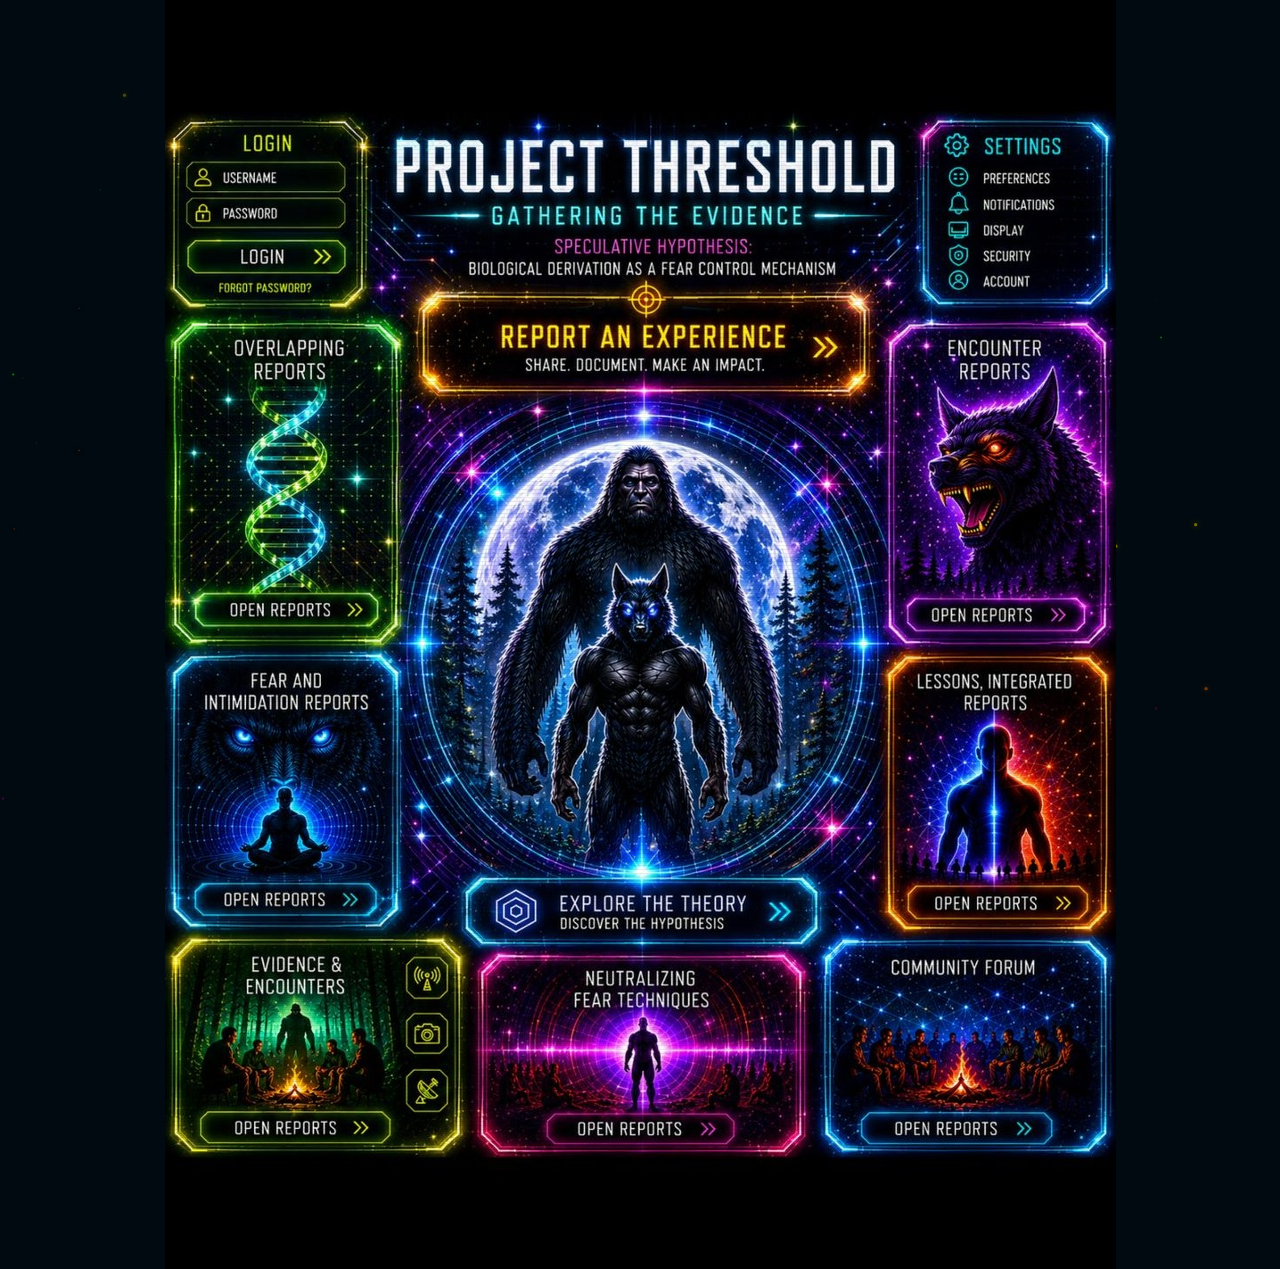
==== commit fb24c54e: "Add synthesized cinematic audio system Full Web Audio API audio engine — zero file dependencies, eve" ====
--- a/public/index.html
+++ b/public/index.html
@@ -40,6 +40,7 @@
     <a href="pages/login.html"
        class="hotspot hotspot--green hs-login"
        data-tip="Login — access your research account"
+       data-sound="terminal"
        aria-label="Login">
       <span class="hotspot__label">Login »</span>
     </a>
@@ -47,6 +48,7 @@
     <a href="pages/settings.html"
        class="hotspot hotspot--cyan hs-settings"
        data-tip="Settings — preferences, notifications, security"
+       data-sound="chime"
        aria-label="Settings">
       <span class="hotspot__label">Settings »</span>
     </a>
@@ -54,6 +56,7 @@
     <a href="pages/report.html"
        class="hotspot hotspot--yellow hotspot--pulse hs-report"
        data-tip="Report an Experience — share your encounter"
+       data-sound="report"
        aria-label="Report an Experience">
       <span class="hotspot__label">Report an Experience »</span>
     </a>
@@ -61,6 +64,7 @@
     <a href="pages/overlapping-reports.html"
        class="hotspot hotspot--green hs-overlapping"
        data-tip="Overlapping Reports — cross-referenced encounters"
+       data-sound="overlapping"
        aria-label="Overlapping Reports">
       <span class="hotspot__label">Open Reports »</span>
     </a>
@@ -68,6 +72,7 @@
     <a href="pages/encounter-reports.html"
        class="hotspot hotspot--magenta hs-encounter"
        data-tip="Encounter Reports — first-hand accounts"
+       data-sound="encounter"
        aria-label="Encounter Reports">
       <span class="hotspot__label">Open Reports »</span>
     </a>
@@ -75,6 +80,7 @@
     <a href="pages/fear-intimidation.html"
        class="hotspot hotspot--cyan hs-fear"
        data-tip="Fear and Intimidation — psychological impact reports"
+       data-sound="fear"
        aria-label="Fear and Intimidation Reports">
       <span class="hotspot__label">Open Reports »</span>
     </a>
@@ -82,6 +88,7 @@
     <a href="pages/lessons.html"
        class="hotspot hotspot--orange hs-lessons"
        data-tip="Lessons and Integrated Reports — synthesised research"
+       data-sound="lessons"
        aria-label="Lessons — Integrated Reports">
       <span class="hotspot__label">Open Reports »</span>
     </a>
@@ -89,6 +96,7 @@
     <a href="pages/evidence.html"
        class="hotspot hotspot--green hs-evidence"
        data-tip="Evidence and Encounters — physical and digital archive"
+       data-sound="evidence"
        aria-label="Evidence and Encounters">
       <span class="hotspot__label">Open Reports »</span>
     </a>
@@ -96,6 +104,7 @@
     <a href="pages/explore-theory.html"
        class="hotspot hotspot--cyan hotspot--pulse hs-theory"
        data-tip="Explore the Theory — the biological derivation hypothesis"
+       data-sound="theory"
        aria-label="Explore the Theory">
       <span class="hotspot__label">Explore the Theory »</span>
     </a>
@@ -103,6 +112,7 @@
     <a href="pages/neutralizing-fear.html"
        class="hotspot hotspot--magenta hotspot--pulse hs-neutralizing"
        data-tip="Neutralizing Fear Techniques — countermeasure research"
+       data-sound="neutralizing"
        aria-label="Neutralizing Fear Techniques">
       <span class="hotspot__label">Open Reports »</span>
     </a>
@@ -110,6 +120,7 @@
     <a href="pages/community.html"
        class="hotspot hotspot--cyan hs-community"
        data-tip="Community Forum — peer research and open investigations"
+       data-sound="community"
        aria-label="Community Forum">
       <span class="hotspot__label">Open Forum »</span>
     </a>
@@ -234,5 +245,6 @@
 
 <script src="js/hotspots.js"></script>
 <script src="js/fx.js"></script>
+<script src="js/audio.js"></script>
 </body>
 </html>
